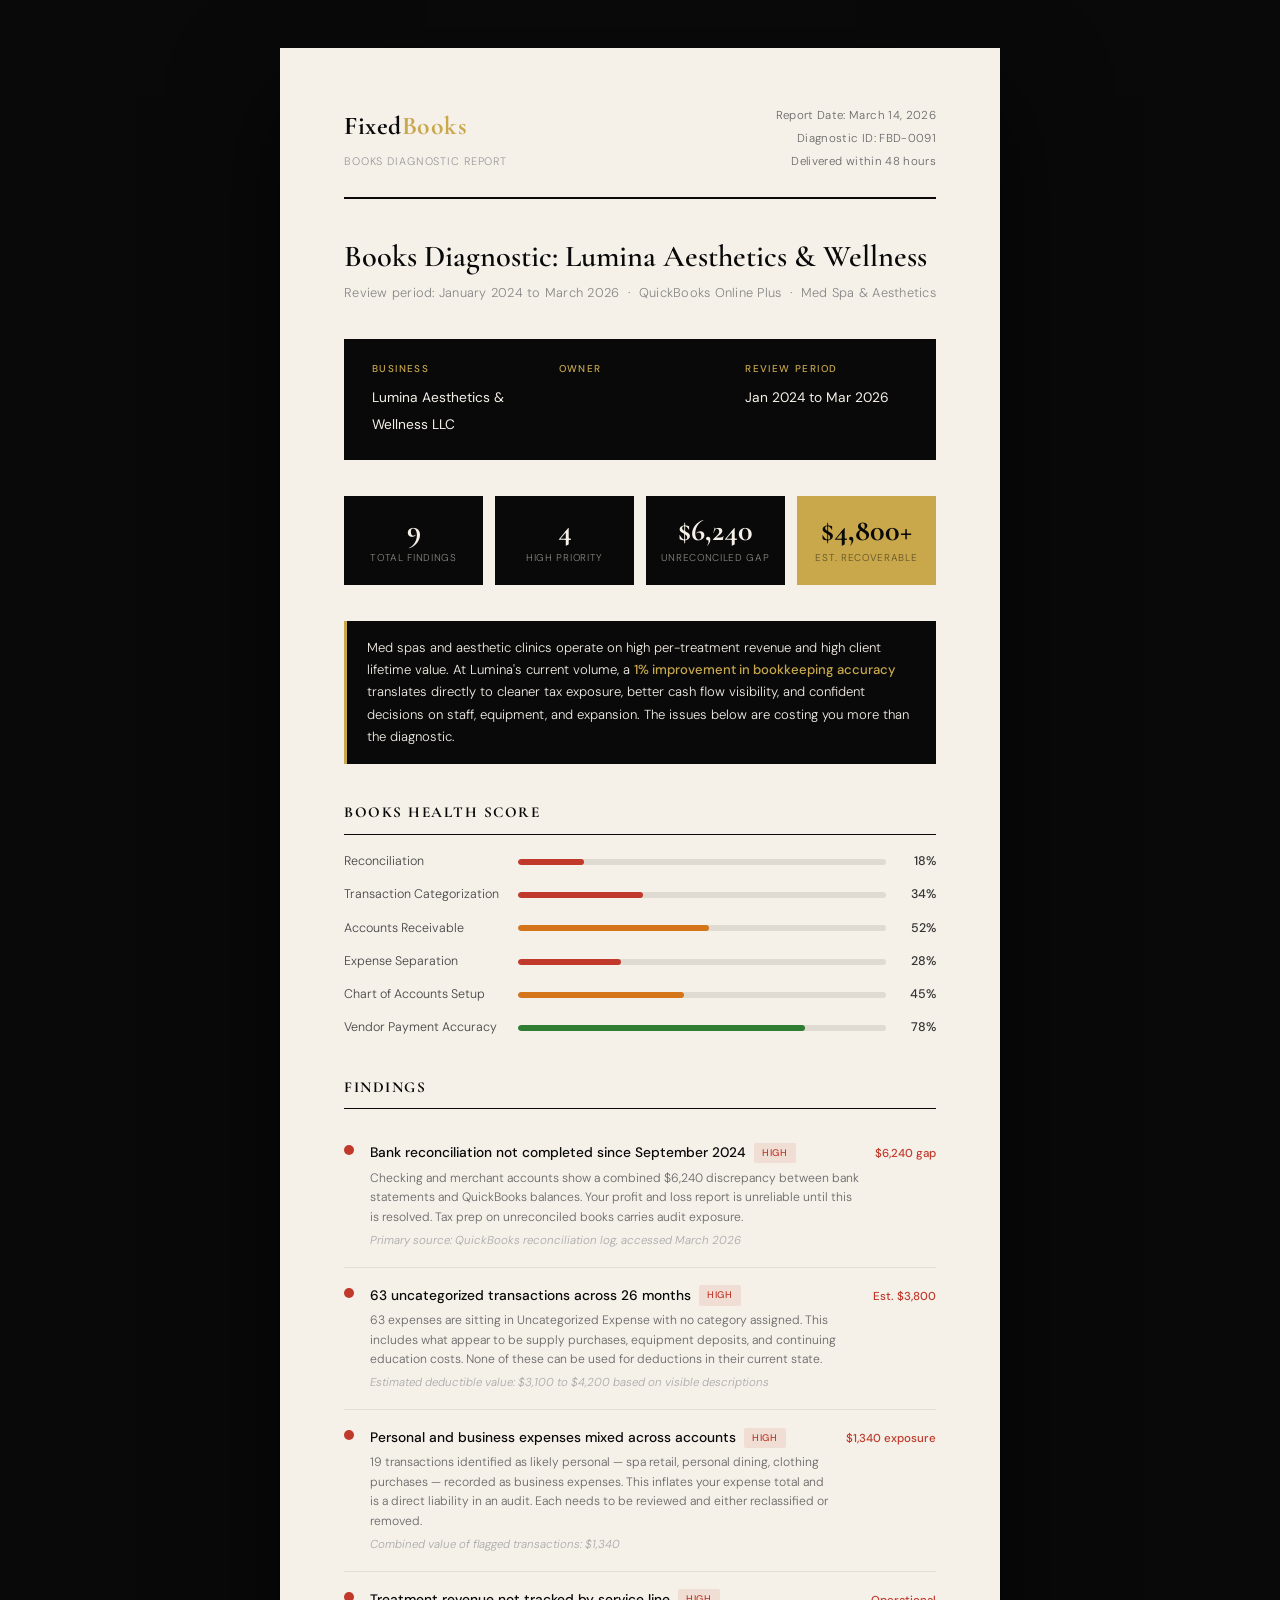
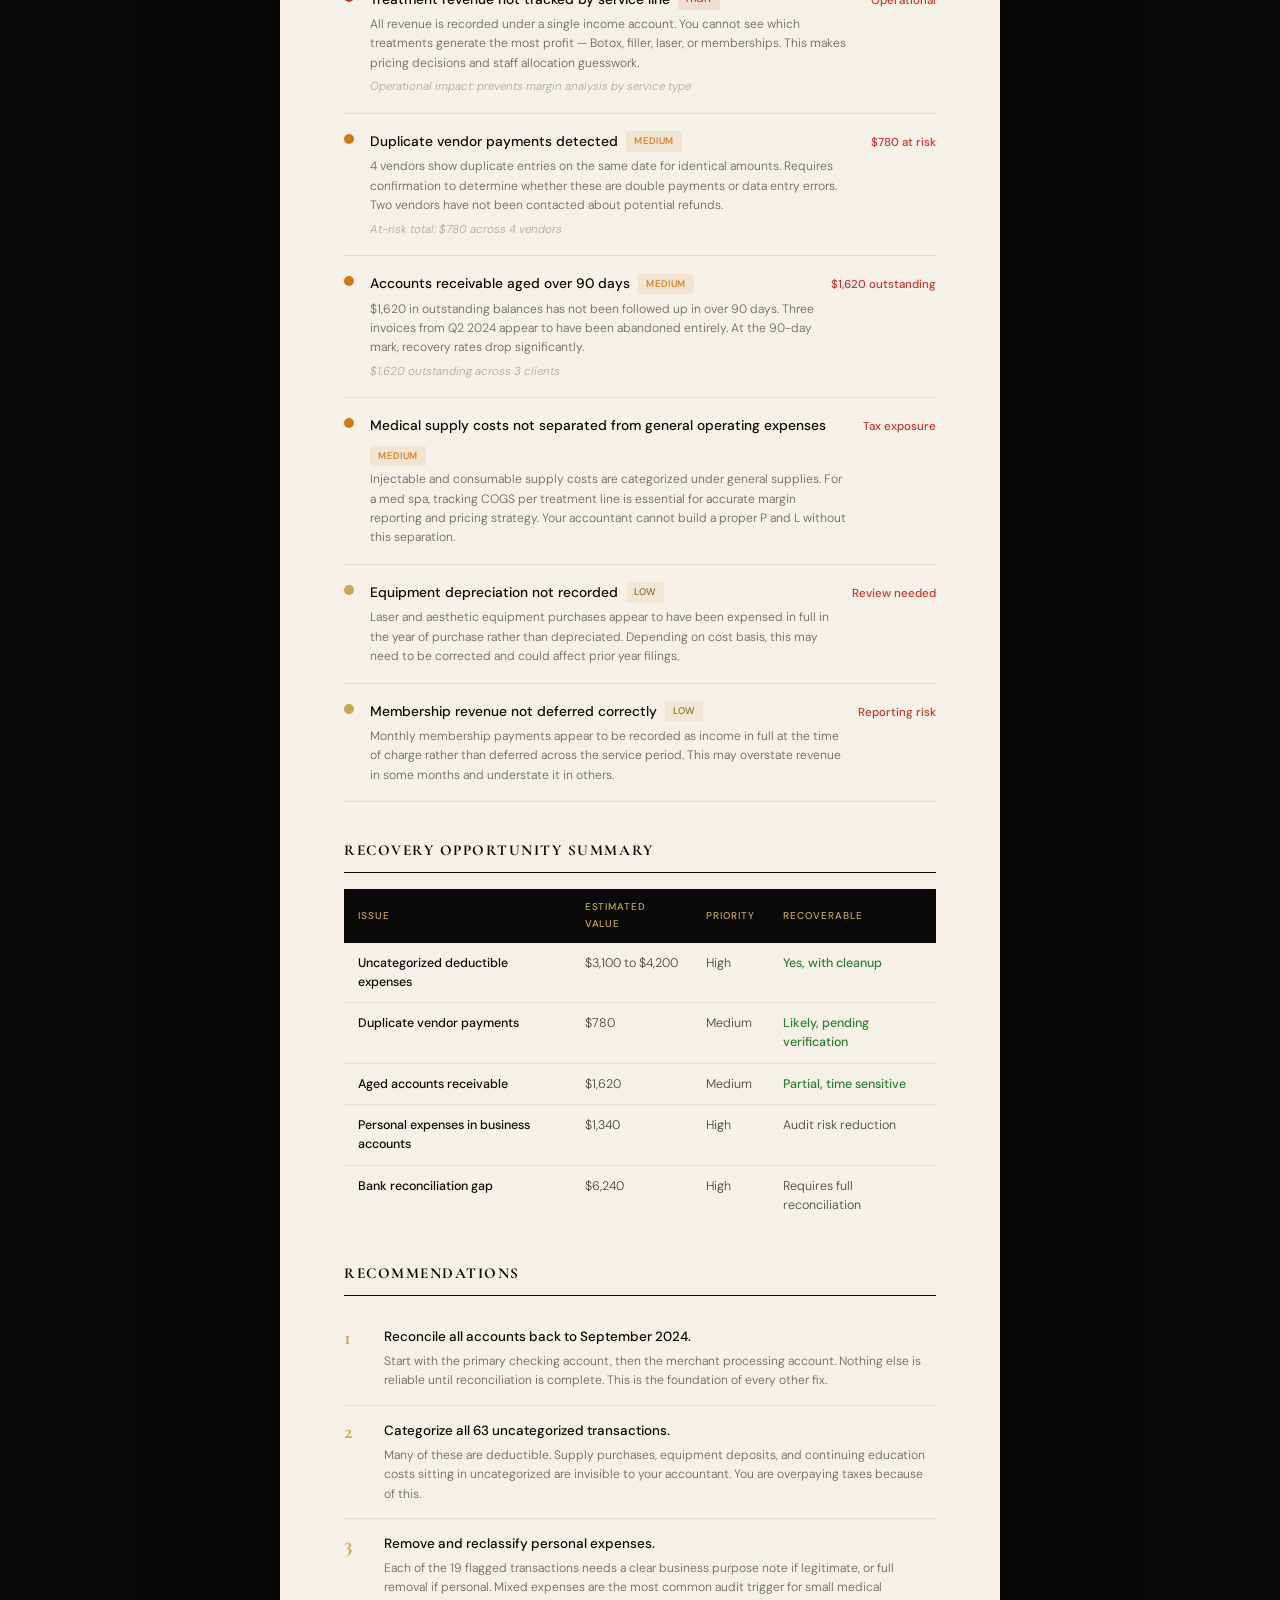
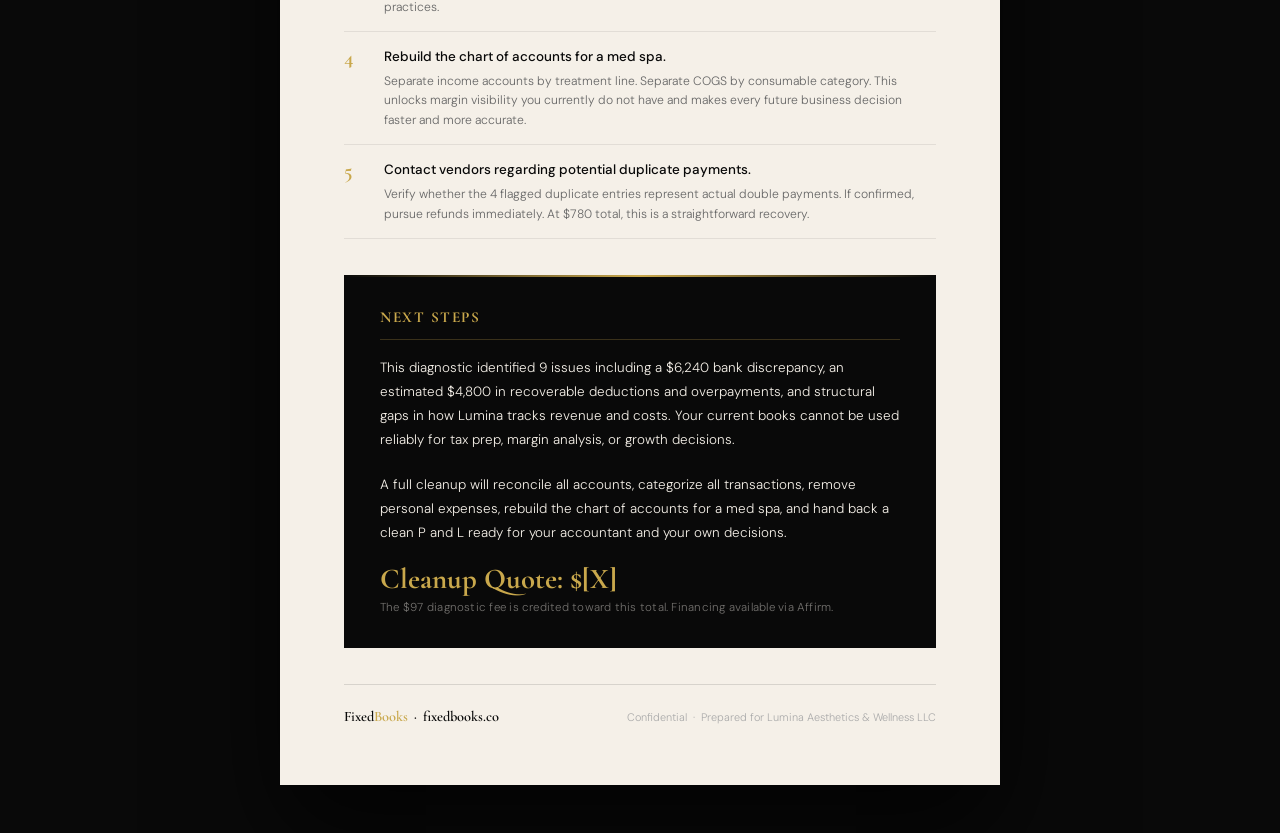
==== pages/demo.html @ bf7dbaf7 "fsjfiead" ====
<!DOCTYPE html>
<html lang="en">
<head>
  <meta charset="UTF-8" />
  <meta name="viewport" content="width=device-width, initial-scale=1.0" />
  <title>FixedBooks | Sample Diagnostic Report</title>
  <link rel="preconnect" href="https://fonts.googleapis.com">
  <link rel="preconnect" href="https://fonts.gstatic.com" crossorigin>
  <link href="https://fonts.googleapis.com/css2?family=Cormorant+Garamond:ital,wght@0,400;0,600;0,700;1,400&family=DM+Sans:wght@300;400;500&display=swap" rel="stylesheet">

  <style>

    /* ── TOKENS ───────────────────────────────────────────── */
    :root {
      --bg:          #090909;
      --bg-2:        #101010;
      --bg-3:        #161616;
      --border:      rgba(255,255,255,0.07);
      --gold:        #c9a84c;
      --gold-dim:    rgba(201,168,76,0.12);
      --gold-border: rgba(201,168,76,0.25);
      --text:        #e8e2d9;
      --muted:       #7a7570;
      --white:       #f5f0e8;
      --cream:       #f5f0e8;
      --red:         #c0392b;
      --orange:      #d4751a;
      --font-serif:  'Cormorant Garamond', serif;
      --font-sans:   'DM Sans', sans-serif;
    }

    *, *::before, *::after {
      box-sizing: border-box;
      margin: 0;
      padding: 0;
    }

    html { scroll-behavior: smooth; }

    body {
      background: var(--bg);
      font-family: var(--font-sans);
      font-weight: 300;
      font-size: 16px;
      line-height: 1.7;
      color: var(--text);
      -webkit-font-smoothing: antialiased;
      padding: 48px 20px;
    }

    /* ── REPORT WRAPPER ───────────────────────────────────── */
    .report {
      background: var(--cream);
      width: 100%;
      max-width: 720px;
      margin: 0 auto;
      padding: 56px 64px;
      position: relative;
      box-shadow: 0 48px 96px rgba(0,0,0,0.7);
    }

    /* ── HEADER ───────────────────────────────────────────── */
    .report-header {
      display: flex;
      justify-content: space-between;
      align-items: flex-start;
      margin-bottom: 40px;
      padding-bottom: 24px;
      border-bottom: 2px solid var(--bg);
    }

    .brand {
      font-family: var(--font-serif);
      font-size: 1.6rem;
      font-weight: 700;
      color: var(--bg);
      letter-spacing: 0.02em;
    }

    .brand span { color: var(--gold); }

    .report-meta {
      text-align: right;
      font-size: 0.72rem;
      color: #666;
      line-height: 2;
      letter-spacing: 0.03em;
    }

    /* ── TITLE ────────────────────────────────────────────── */
    .report-title {
      font-family: var(--font-serif);
      font-size: 1.9rem;
      font-weight: 600;
      color: var(--bg);
      margin-bottom: 6px;
      line-height: 1.2;
    }

    .report-subtitle {
      font-size: 0.8rem;
      color: #888;
      margin-bottom: 36px;
      letter-spacing: 0.02em;
    }

    /* ── CLIENT BOX ───────────────────────────────────────── */
    .client-box {
      background: var(--bg);
      padding: 22px 28px;
      margin-bottom: 36px;
      display: grid;
      grid-template-columns: 1fr 1fr 1fr;
      gap: 24px;
    }

    .client-field label {
      font-size: 0.62rem;
      font-weight: 500;
      letter-spacing: 0.14em;
      text-transform: uppercase;
      color: var(--gold);
      display: block;
      margin-bottom: 5px;
    }

    .client-field value {
      font-size: 0.86rem;
      color: var(--cream);
      font-weight: 400;
    }

    /* ── SECTION HEADER ───────────────────────────────────── */
    .section-header {
      font-family: var(--font-serif);
      font-size: 0.95rem;
      font-weight: 700;
      color: var(--bg);
      text-transform: uppercase;
      letter-spacing: 0.1em;
      margin-bottom: 16px;
      padding-bottom: 8px;
      border-bottom: 1px solid var(--bg);
    }

    /* ── SUMMARY GRID ─────────────────────────────────────── */
    .summary-grid {
      display: grid;
      grid-template-columns: repeat(4, 1fr);
      gap: 12px;
      margin-bottom: 36px;
    }

    .summary-box {
      background: var(--bg);
      padding: 20px 14px;
      text-align: center;
    }

    .summary-box.accent {
      background: var(--gold);
    }

    .summary-num {
      font-family: var(--font-serif);
      font-size: 1.9rem;
      font-weight: 700;
      color: var(--cream);
      line-height: 1;
      margin-bottom: 5px;
    }

    .summary-box.accent .summary-num {
      color: var(--bg);
    }

    .summary-label {
      font-size: 0.62rem;
      color: rgba(245,240,232,0.55);
      letter-spacing: 0.07em;
      text-transform: uppercase;
      line-height: 1.4;
    }

    .summary-box.accent .summary-label {
      color: rgba(9,9,9,0.55);
    }

    /* ── SCORE BAR ────────────────────────────────────────── */
    .score-section {
      margin-bottom: 36px;
    }

    .score-row {
      display: flex;
      align-items: center;
      gap: 14px;
      margin-bottom: 12px;
    }

    .score-label {
      font-size: 0.78rem;
      color: #444;
      width: 160px;
      flex-shrink: 0;
    }

    .score-bar-wrap {
      flex: 1;
      background: #e0dbd2;
      height: 6px;
      border-radius: 3px;
      overflow: hidden;
    }

    .score-bar-fill {
      height: 100%;
      border-radius: 3px;
    }

    .score-bar-fill.low    { background: var(--red); }
    .score-bar-fill.mid    { background: var(--orange); }
    .score-bar-fill.high   { background: #2e7d32; }

    .score-val {
      font-size: 0.78rem;
      font-weight: 500;
      color: #333;
      width: 36px;
      text-align: right;
      flex-shrink: 0;
    }

    /* ── BENCHMARK CALLOUT ────────────────────────────────── */
    .benchmark-callout {
      background: var(--bg);
      border-left: 3px solid var(--gold);
      padding: 16px 20px;
      margin-bottom: 36px;
    }

    .benchmark-callout p {
      font-size: 0.82rem;
      color: var(--cream);
      line-height: 1.7;
    }

    .benchmark-callout strong {
      color: var(--gold);
      font-weight: 500;
    }

    /* ── FINDINGS ─────────────────────────────────────────── */
    .findings {
      margin-bottom: 36px;
    }

    .finding-item {
      display: grid;
      grid-template-columns: 12px 1fr auto;
      gap: 14px;
      padding: 16px 0;
      border-bottom: 1px solid rgba(0,0,0,0.08);
      align-items: start;
    }

    .finding-item:first-child {
      border-top: 1px solid rgba(0,0,0,0.08);
    }

    .dot {
      width: 10px;
      height: 10px;
      border-radius: 50%;
      margin-top: 4px;
      flex-shrink: 0;
    }

    .dot.high   { background: var(--red); }
    .dot.medium { background: var(--orange); }
    .dot.low    { background: var(--gold); }

    .finding-title {
      font-size: 0.86rem;
      font-weight: 500;
      color: var(--bg);
      margin-bottom: 4px;
      display: flex;
      align-items: center;
      gap: 8px;
      flex-wrap: wrap;
    }

    .finding-desc {
      font-size: 0.76rem;
      color: #666;
      line-height: 1.6;
    }

    .finding-data {
      font-size: 0.72rem;
      color: #aaa;
      font-style: italic;
      margin-top: 4px;
    }

    .finding-impact {
      font-size: 0.72rem;
      font-weight: 500;
      color: var(--red);
      white-space: nowrap;
      padding-top: 3px;
    }

    .badge {
      display: inline-block;
      padding: 2px 8px;
      font-size: 0.6rem;
      font-weight: 500;
      letter-spacing: 0.07em;
      text-transform: uppercase;
      border-radius: 2px;
    }

    .badge.high   { background: rgba(192,57,43,0.1); color: var(--red); }
    .badge.medium { background: rgba(212,117,26,0.1); color: var(--orange); }
    .badge.low    { background: rgba(201,168,76,0.12); color: #8a6f2a; }

    /* ── OPPORTUNITY TABLE ────────────────────────────────── */
    .opp-table {
      width: 100%;
      border-collapse: collapse;
      margin-bottom: 36px;
      font-size: 0.78rem;
    }

    .opp-table th {
      background: var(--bg);
      color: var(--gold);
      font-size: 0.62rem;
      font-weight: 500;
      letter-spacing: 0.1em;
      text-transform: uppercase;
      padding: 10px 14px;
      text-align: left;
    }

    .opp-table td {
      padding: 11px 14px;
      border-bottom: 1px solid rgba(0,0,0,0.07);
      color: #444;
      vertical-align: top;
      line-height: 1.5;
    }

    .opp-table tr:last-child td {
      border-bottom: none;
    }

    .opp-table td:first-child {
      color: var(--bg);
      font-weight: 500;
    }

    .opp-table td.lift {
      color: #2e7d32;
      font-weight: 500;
    }

    /* ── RECOMMENDATIONS ──────────────────────────────────── */
    .recommendations {
      margin-bottom: 36px;
    }

    .rec-item {
      display: flex;
      gap: 16px;
      padding: 14px 0;
      border-bottom: 1px solid rgba(0,0,0,0.08);
      align-items: flex-start;
    }

    .rec-num {
      font-family: var(--font-serif);
      font-size: 1.3rem;
      font-weight: 700;
      color: var(--gold);
      flex-shrink: 0;
      line-height: 1.2;
      min-width: 24px;
    }

    .rec-body {}

    .rec-title {
      font-size: 0.84rem;
      font-weight: 500;
      color: var(--bg);
      margin-bottom: 3px;
    }

    .rec-text {
      font-size: 0.76rem;
      color: #666;
      line-height: 1.6;
    }

    .rec-source {
      font-size: 0.68rem;
      color: #aaa;
      font-style: italic;
      margin-top: 4px;
    }

    /* ── NEXT STEPS ───────────────────────────────────────── */
    .next-steps {
      background: var(--bg);
      padding: 30px 36px;
      margin-bottom: 36px;
      position: relative;
      overflow: hidden;
    }

    .next-steps::before {
      content: '';
      position: absolute;
      top: 0; left: 0; right: 0;
      height: 2px;
      background: linear-gradient(90deg, transparent, var(--gold), transparent);
    }

    .next-steps .section-header {
      color: var(--gold);
      border-bottom-color: rgba(201,168,76,0.25);
    }

    .next-steps p {
      font-size: 0.84rem;
      color: var(--cream);
      line-height: 1.8;
      margin-bottom: 20px;
    }

    .next-steps-price {
      font-family: var(--font-serif);
      font-size: 1.8rem;
      font-weight: 700;
      color: var(--gold);
      line-height: 1;
      margin-bottom: 4px;
    }

    .next-steps-note {
      font-size: 0.72rem;
      color: rgba(245,240,232,0.45);
      letter-spacing: 0.02em;
    }

    /* ── FOOTER ───────────────────────────────────────────── */
    .report-footer {
      display: flex;
      justify-content: space-between;
      align-items: center;
      padding-top: 20px;
      border-top: 1px solid rgba(0,0,0,0.12);
    }

    .footer-brand {
      font-family: var(--font-serif);
      font-size: 0.9rem;
      font-weight: 600;
      color: var(--bg);
    }

    .footer-brand span { color: var(--gold); }

    .footer-note {
      font-size: 0.68rem;
      color: #aaa;
    }

    /* ── REDACTED ─────────────────────────────────────────── */
    .redacted {
      background: var(--bg);
      color: transparent;
      border-radius: 2px;
      user-select: none;
    }

    /* ── MOBILE ───────────────────────────────────────────── */
    @media (max-width: 760px) {
      body { padding: 0; }

      .report {
        padding: 36px 24px;
        box-shadow: none;
      }

      .report-header {
        flex-direction: column;
        gap: 12px;
      }

      .report-meta { text-align: left; }

      .client-box {
        grid-template-columns: 1fr 1fr;
        gap: 16px;
      }

      .summary-grid {
        grid-template-columns: 1fr 1fr;
        gap: 8px;
      }

      .score-label { width: 120px; }

      .opp-table { font-size: 0.72rem; }
      .opp-table th,
      .opp-table td { padding: 8px 10px; }

      .next-steps { padding: 24px 20px; }
    }

    @media (max-width: 480px) {
      .client-box { grid-template-columns: 1fr; }
      .finding-item { grid-template-columns: 12px 1fr; }
      .finding-impact { display: none; }
    }

  </style>
</head>
<body>
<div class="report">

  <!-- HEADER -->
  <div class="report-header">
    <div>
      <div class="brand">Fixed<span>Books</span></div>
      <div style="font-size:0.68rem; color:#999; margin-top:4px; letter-spacing:0.08em; text-transform:uppercase;">
        Books Diagnostic Report
      </div>
    </div>
    <div class="report-meta">
      <div>Report Date: March 14, 2026</div>
      <div>Diagnostic ID: FBD-0091</div>
      <div>Delivered within 48 hours</div>
    </div>
  </div>

  <!-- TITLE -->
  <div class="report-title">Books Diagnostic: Lumina Aesthetics &amp; Wellness</div>
  <div class="report-subtitle">
    Review period: January 2024 to March 2026 &nbsp;·&nbsp; QuickBooks Online Plus &nbsp;·&nbsp; Med Spa &amp; Aesthetics
  </div>

  <!-- CLIENT BOX -->
  <div class="client-box">
    <div class="client-field">
      <label>Business</label>
      <value>Lumina Aesthetics &amp; Wellness LLC</value>
    </div>
    <div class="client-field">
      <label>Owner</label>
      <value><span class="redacted">Dr. Sarah ████████</span></value>
    </div>
    <div class="client-field">
      <label>Review Period</label>
      <value>Jan 2024 to Mar 2026</value>
    </div>
  </div>

  <!-- SUMMARY GRID -->
  <div class="summary-grid">
    <div class="summary-box">
      <div class="summary-num">9</div>
      <div class="summary-label">Total Findings</div>
    </div>
    <div class="summary-box">
      <div class="summary-num">4</div>
      <div class="summary-label">High Priority</div>
    </div>
    <div class="summary-box">
      <div class="summary-num">$6,240</div>
      <div class="summary-label">Unreconciled Gap</div>
    </div>
    <div class="summary-box accent">
      <div class="summary-num">$4,800+</div>
      <div class="summary-label">Est. Recoverable</div>
    </div>
  </div>

  <!-- BENCHMARK CALLOUT -->
  <div class="benchmark-callout">
    <p>
      Med spas and aesthetic clinics operate on high per-treatment revenue and high client lifetime value.
      At Lumina's current volume, a <strong>1% improvement in bookkeeping accuracy</strong> translates
      directly to cleaner tax exposure, better cash flow visibility, and confident decisions on staff,
      equipment, and expansion. The issues below are costing you more than the diagnostic.
    </p>
  </div>

  <!-- HEALTH SCORES -->
  <div class="score-section">
    <div class="section-header">Books Health Score</div>

    <div class="score-row">
      <span class="score-label">Reconciliation</span>
      <div class="score-bar-wrap">
        <div class="score-bar-fill low" style="width:18%"></div>
      </div>
      <span class="score-val">18%</span>
    </div>

    <div class="score-row">
      <span class="score-label">Transaction Categorization</span>
      <div class="score-bar-wrap">
        <div class="score-bar-fill low" style="width:34%"></div>
      </div>
      <span class="score-val">34%</span>
    </div>

    <div class="score-row">
      <span class="score-label">Accounts Receivable</span>
      <div class="score-bar-wrap">
        <div class="score-bar-fill mid" style="width:52%"></div>
      </div>
      <span class="score-val">52%</span>
    </div>

    <div class="score-row">
      <span class="score-label">Expense Separation</span>
      <div class="score-bar-wrap">
        <div class="score-bar-fill low" style="width:28%"></div>
      </div>
      <span class="score-val">28%</span>
    </div>

    <div class="score-row">
      <span class="score-label">Chart of Accounts Setup</span>
      <div class="score-bar-wrap">
        <div class="score-bar-fill mid" style="width:45%"></div>
      </div>
      <span class="score-val">45%</span>
    </div>

    <div class="score-row">
      <span class="score-label">Vendor Payment Accuracy</span>
      <div class="score-bar-wrap">
        <div class="score-bar-fill high" style="width:78%"></div>
      </div>
      <span class="score-val">78%</span>
    </div>

  </div>

  <!-- FINDINGS -->
  <div class="findings">
    <div class="section-header">Findings</div>

    <div class="finding-item">
      <div class="dot high"></div>
      <div>
        <div class="finding-title">
          Bank reconciliation not completed since September 2024
          <span class="badge high">High</span>
        </div>
        <div class="finding-desc">
          Checking and merchant accounts show a combined $6,240 discrepancy between
          bank statements and QuickBooks balances. Your profit and loss report is
          unreliable until this is resolved. Tax prep on unreconciled books carries
          audit exposure.
        </div>
        <div class="finding-data">Primary source: QuickBooks reconciliation log, accessed March 2026</div>
      </div>
      <div class="finding-impact">$6,240 gap</div>
    </div>

    <div class="finding-item">
      <div class="dot high"></div>
      <div>
        <div class="finding-title">
          63 uncategorized transactions across 26 months
          <span class="badge high">High</span>
        </div>
        <div class="finding-desc">
          63 expenses are sitting in Uncategorized Expense with no category assigned.
          This includes what appear to be supply purchases, equipment deposits, and
          continuing education costs. None of these can be used for deductions in
          their current state.
        </div>
        <div class="finding-data">Estimated deductible value: $3,100 to $4,200 based on visible descriptions</div>
      </div>
      <div class="finding-impact">Est. $3,800</div>
    </div>

    <div class="finding-item">
      <div class="dot high"></div>
      <div>
        <div class="finding-title">
          Personal and business expenses mixed across accounts
          <span class="badge high">High</span>
        </div>
        <div class="finding-desc">
          19 transactions identified as likely personal — spa retail, personal dining,
          clothing purchases — recorded as business expenses. This inflates your expense
          total and is a direct liability in an audit. Each needs to be reviewed and
          either reclassified or removed.
        </div>
        <div class="finding-data">Combined value of flagged transactions: $1,340</div>
      </div>
      <div class="finding-impact">$1,340 exposure</div>
    </div>

    <div class="finding-item">
      <div class="dot high"></div>
      <div>
        <div class="finding-title">
          Treatment revenue not tracked by service line
          <span class="badge high">High</span>
        </div>
        <div class="finding-desc">
          All revenue is recorded under a single income account. You cannot see which
          treatments generate the most profit — Botox, filler, laser, or memberships.
          This makes pricing decisions and staff allocation guesswork.
        </div>
        <div class="finding-data">Operational impact: prevents margin analysis by service type</div>
      </div>
      <div class="finding-impact">Operational</div>
    </div>

    <div class="finding-item">
      <div class="dot medium"></div>
      <div>
        <div class="finding-title">
          Duplicate vendor payments detected
          <span class="badge medium">Medium</span>
        </div>
        <div class="finding-desc">
          4 vendors show duplicate entries on the same date for identical amounts.
          Requires confirmation to determine whether these are double payments or
          data entry errors. Two vendors have not been contacted about potential refunds.
        </div>
        <div class="finding-data">At-risk total: $780 across 4 vendors</div>
      </div>
      <div class="finding-impact">$780 at risk</div>
    </div>

    <div class="finding-item">
      <div class="dot medium"></div>
      <div>
        <div class="finding-title">
          Accounts receivable aged over 90 days
          <span class="badge medium">Medium</span>
        </div>
        <div class="finding-desc">
          $1,620 in outstanding balances has not been followed up in over 90 days.
          Three invoices from Q2 2024 appear to have been abandoned entirely.
          At the 90-day mark, recovery rates drop significantly.
        </div>
        <div class="finding-data">$1,620 outstanding across 3 clients</div>
      </div>
      <div class="finding-impact">$1,620 outstanding</div>
    </div>

    <div class="finding-item">
      <div class="dot medium"></div>
      <div>
        <div class="finding-title">
          Medical supply costs not separated from general operating expenses
          <span class="badge medium">Medium</span>
        </div>
        <div class="finding-desc">
          Injectable and consumable supply costs are categorized under general supplies.
          For a med spa, tracking COGS per treatment line is essential for accurate
          margin reporting and pricing strategy. Your accountant cannot build a proper
          P and L without this separation.
        </div>
      </div>
      <div class="finding-impact">Tax exposure</div>
    </div>

    <div class="finding-item">
      <div class="dot low"></div>
      <div>
        <div class="finding-title">
          Equipment depreciation not recorded
          <span class="badge low">Low</span>
        </div>
        <div class="finding-desc">
          Laser and aesthetic equipment purchases appear to have been expensed in full
          in the year of purchase rather than depreciated. Depending on cost basis,
          this may need to be corrected and could affect prior year filings.
        </div>
      </div>
      <div class="finding-impact">Review needed</div>
    </div>

    <div class="finding-item">
      <div class="dot low"></div>
      <div>
        <div class="finding-title">
          Membership revenue not deferred correctly
          <span class="badge low">Low</span>
        </div>
        <div class="finding-desc">
          Monthly membership payments appear to be recorded as income in full at
          the time of charge rather than deferred across the service period.
          This may overstate revenue in some months and understate it in others.
        </div>
      </div>
      <div class="finding-impact">Reporting risk</div>
    </div>

  </div>

  <!-- OPPORTUNITY TABLE -->
  <div style="margin-bottom:36px;">
    <div class="section-header">Recovery Opportunity Summary</div>
    <table class="opp-table">
      <thead>
        <tr>
          <th>Issue</th>
          <th>Estimated Value</th>
          <th>Priority</th>
          <th>Recoverable</th>
        </tr>
      </thead>
      <tbody>
        <tr>
          <td>Uncategorized deductible expenses</td>
          <td>$3,100 to $4,200</td>
          <td>High</td>
          <td class="lift">Yes, with cleanup</td>
        </tr>
        <tr>
          <td>Duplicate vendor payments</td>
          <td>$780</td>
          <td>Medium</td>
          <td class="lift">Likely, pending verification</td>
        </tr>
        <tr>
          <td>Aged accounts receivable</td>
          <td>$1,620</td>
          <td>Medium</td>
          <td class="lift">Partial, time sensitive</td>
        </tr>
        <tr>
          <td>Personal expenses in business accounts</td>
          <td>$1,340</td>
          <td>High</td>
          <td>Audit risk reduction</td>
        </tr>
        <tr>
          <td>Bank reconciliation gap</td>
          <td>$6,240</td>
          <td>High</td>
          <td>Requires full reconciliation</td>
        </tr>
      </tbody>
    </table>
  </div>

  <!-- RECOMMENDATIONS -->
  <div class="recommendations">
    <div class="section-header">Recommendations</div>

    <div class="rec-item">
      <div class="rec-num">1</div>
      <div class="rec-body">
        <div class="rec-title">Reconcile all accounts back to September 2024.</div>
        <div class="rec-text">
          Start with the primary checking account, then the merchant processing account.
          Nothing else is reliable until reconciliation is complete. This is the
          foundation of every other fix.
        </div>
      </div>
    </div>

    <div class="rec-item">
      <div class="rec-num">2</div>
      <div class="rec-body">
        <div class="rec-title">Categorize all 63 uncategorized transactions.</div>
        <div class="rec-text">
          Many of these are deductible. Supply purchases, equipment deposits, and
          continuing education costs sitting in uncategorized are invisible to your
          accountant. You are overpaying taxes because of this.
        </div>
      </div>
    </div>

    <div class="rec-item">
      <div class="rec-num">3</div>
      <div class="rec-body">
        <div class="rec-title">Remove and reclassify personal expenses.</div>
        <div class="rec-text">
          Each of the 19 flagged transactions needs a clear business purpose note
          if legitimate, or full removal if personal. Mixed expenses are the most
          common audit trigger for small medical practices.
        </div>
      </div>
    </div>

    <div class="rec-item">
      <div class="rec-num">4</div>
      <div class="rec-body">
        <div class="rec-title">Rebuild the chart of accounts for a med spa.</div>
        <div class="rec-text">
          Separate income accounts by treatment line. Separate COGS by consumable
          category. This unlocks margin visibility you currently do not have and
          makes every future business decision faster and more accurate.
        </div>
      </div>
    </div>

    <div class="rec-item">
      <div class="rec-num">5</div>
      <div class="rec-body">
        <div class="rec-title">Contact vendors regarding potential duplicate payments.</div>
        <div class="rec-text">
          Verify whether the 4 flagged duplicate entries represent actual double
          payments. If confirmed, pursue refunds immediately. At $780 total, this
          is a straightforward recovery.
        </div>
      </div>
    </div>

  </div>

  <!-- NEXT STEPS -->
  <div class="next-steps">
    <div class="section-header">Next Steps</div>
    <p>
      This diagnostic identified 9 issues including a $6,240 bank discrepancy, an estimated
      $4,800 in recoverable deductions and overpayments, and structural gaps in how Lumina
      tracks revenue and costs. Your current books cannot be used reliably for tax prep,
      margin analysis, or growth decisions.
    </p>
    <p>
      A full cleanup will reconcile all accounts, categorize all transactions, remove
      personal expenses, rebuild the chart of accounts for a med spa, and hand back
      a clean P and L ready for your accountant and your own decisions.
    </p>
    <div class="next-steps-price">Cleanup Quote: $[X]</div>
    <div class="next-steps-note">
      The $97 diagnostic fee is credited toward this total. Financing available via Affirm.
    </div>
  </div>

  <!-- FOOTER -->
  <div class="report-footer">
    <div class="footer-brand">Fixed<span>Books</span> &nbsp;·&nbsp; fixedbooks.co</div>
    <div class="footer-note">Confidential &nbsp;·&nbsp; Prepared for Lumina Aesthetics &amp; Wellness LLC</div>
  </div>

</div>
</body>
</html>
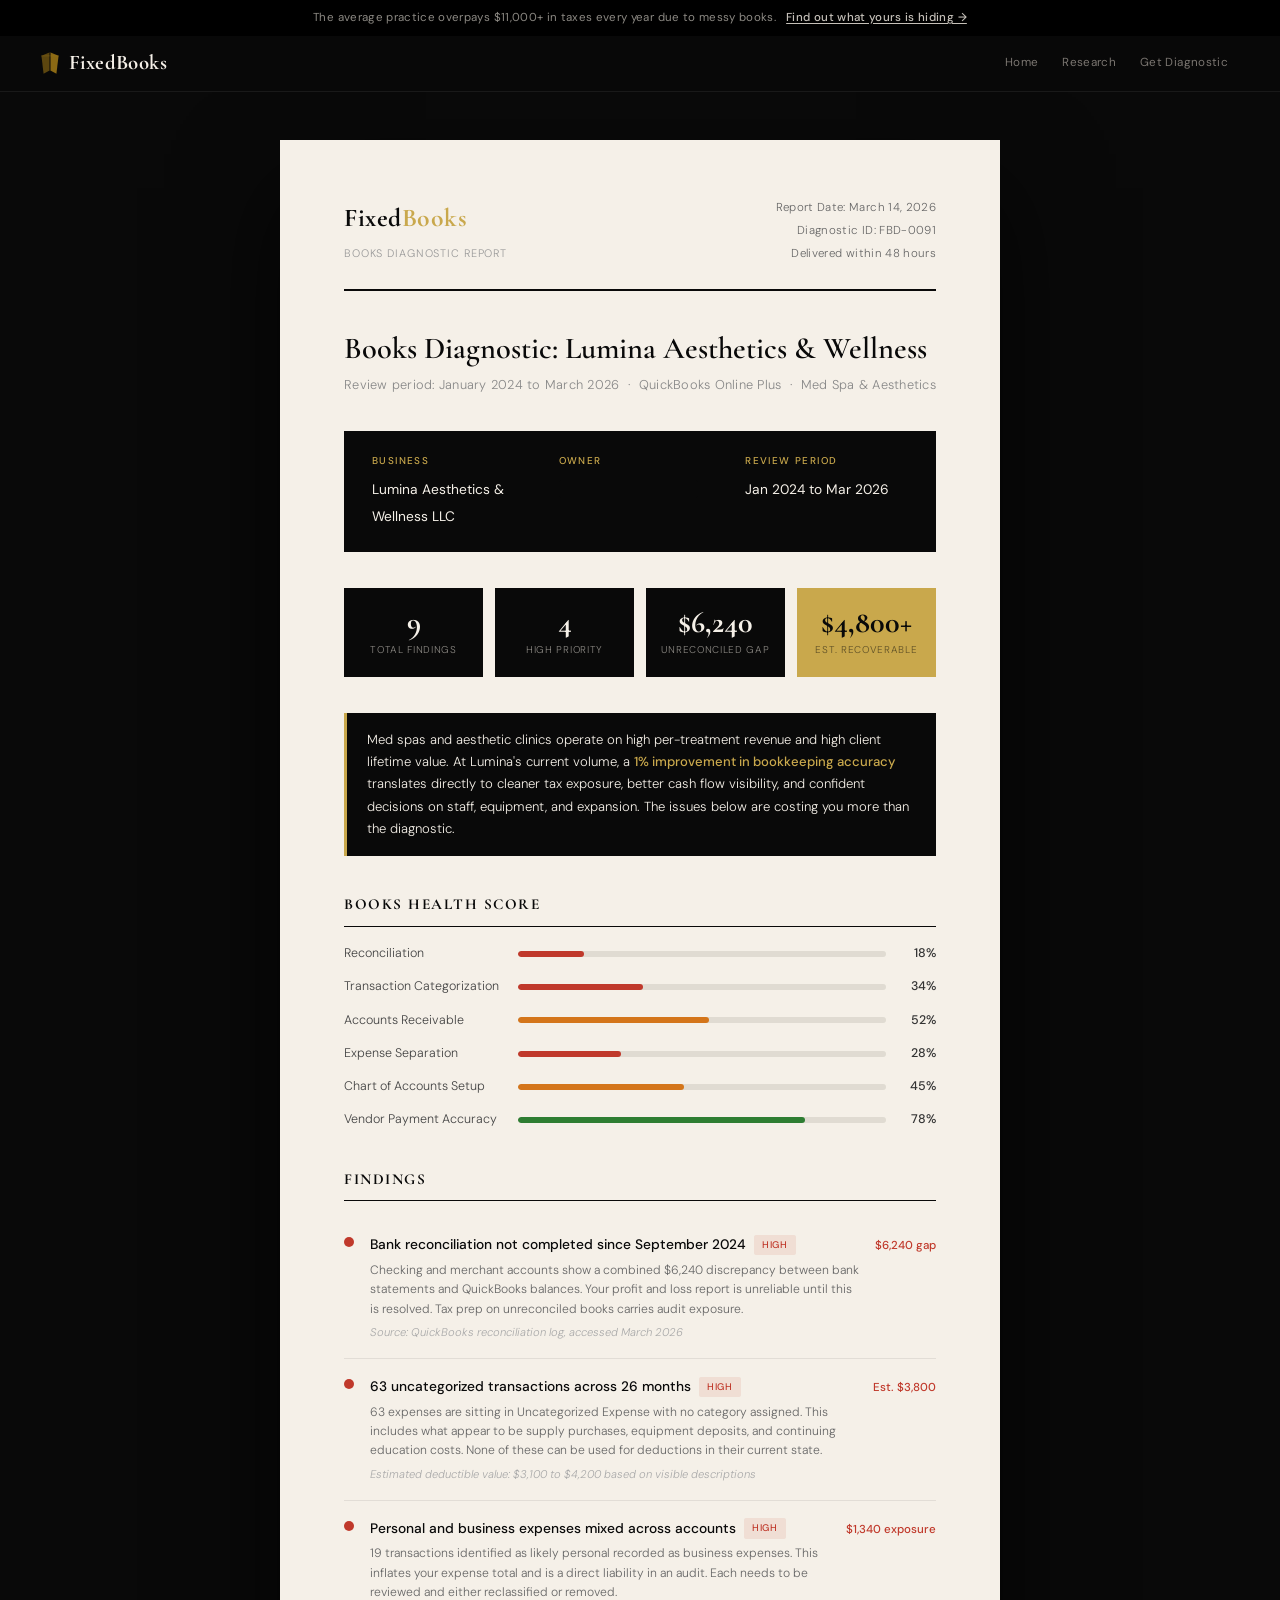
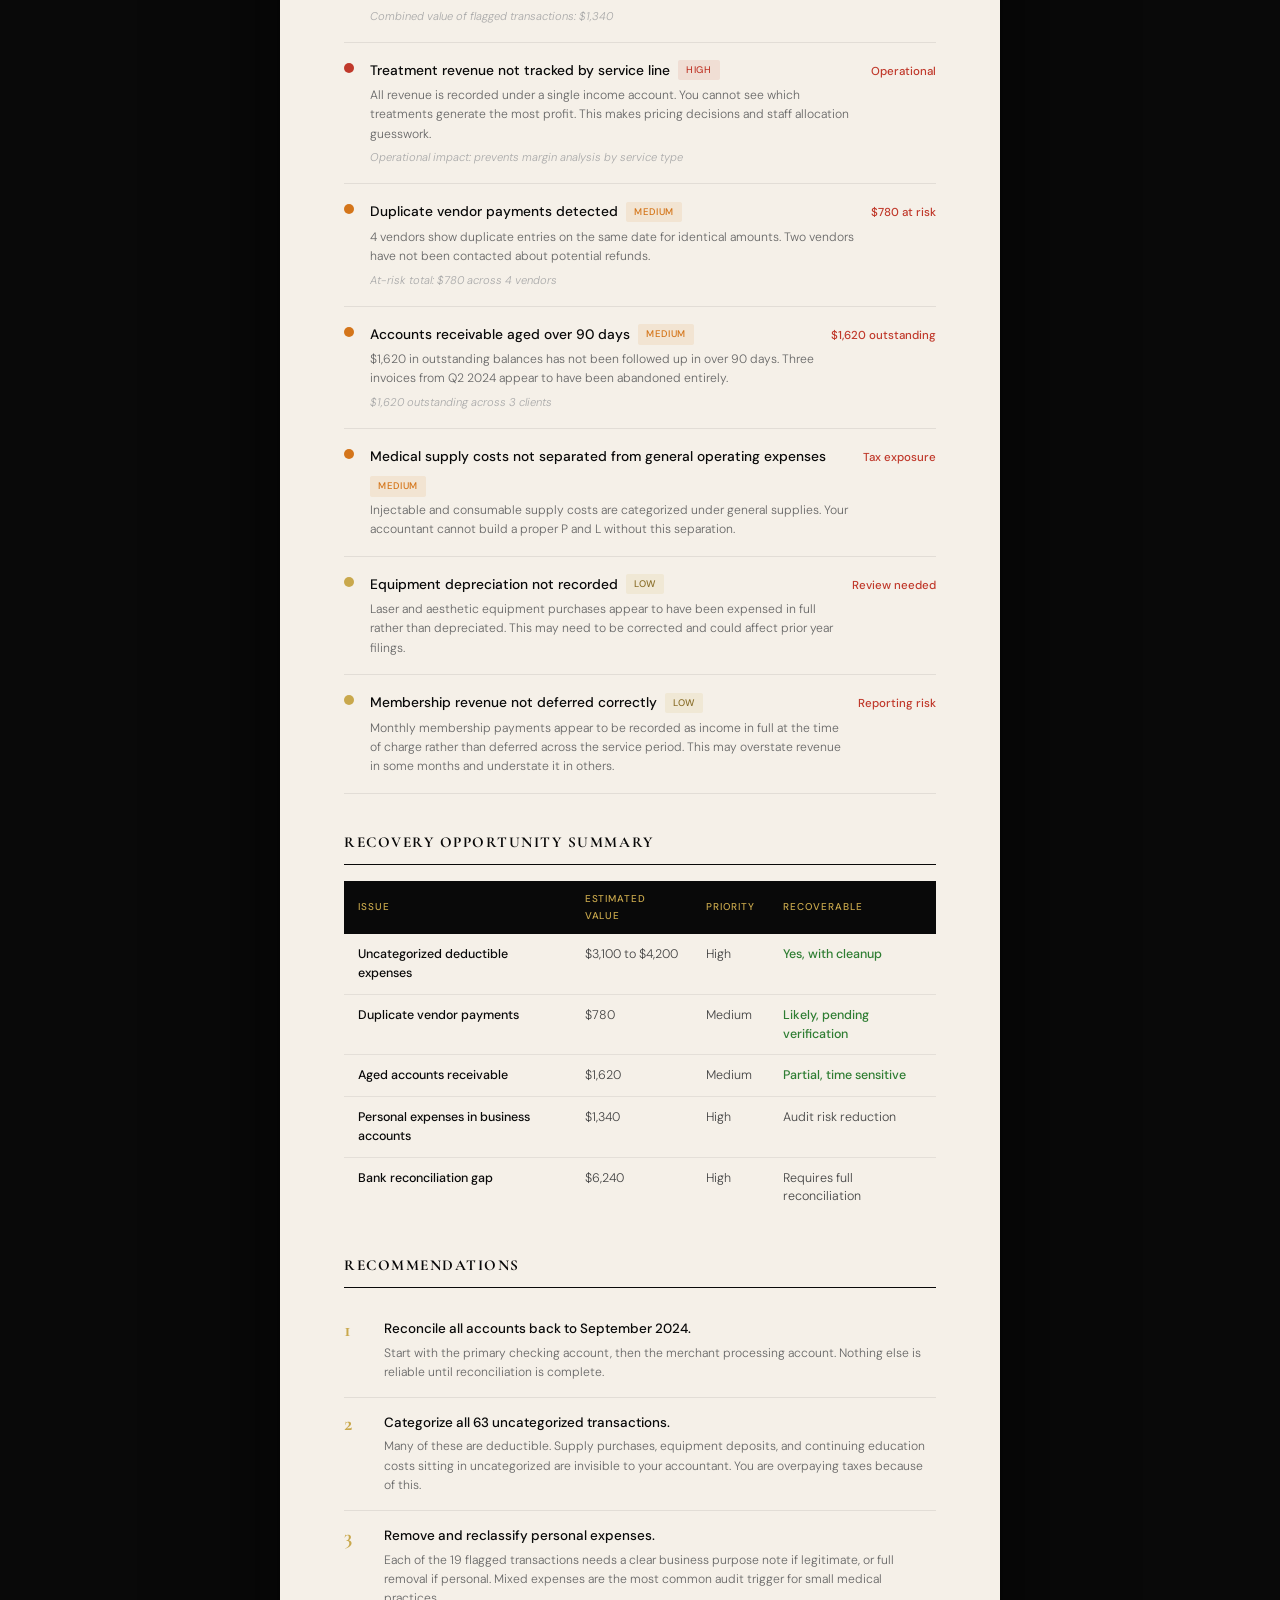
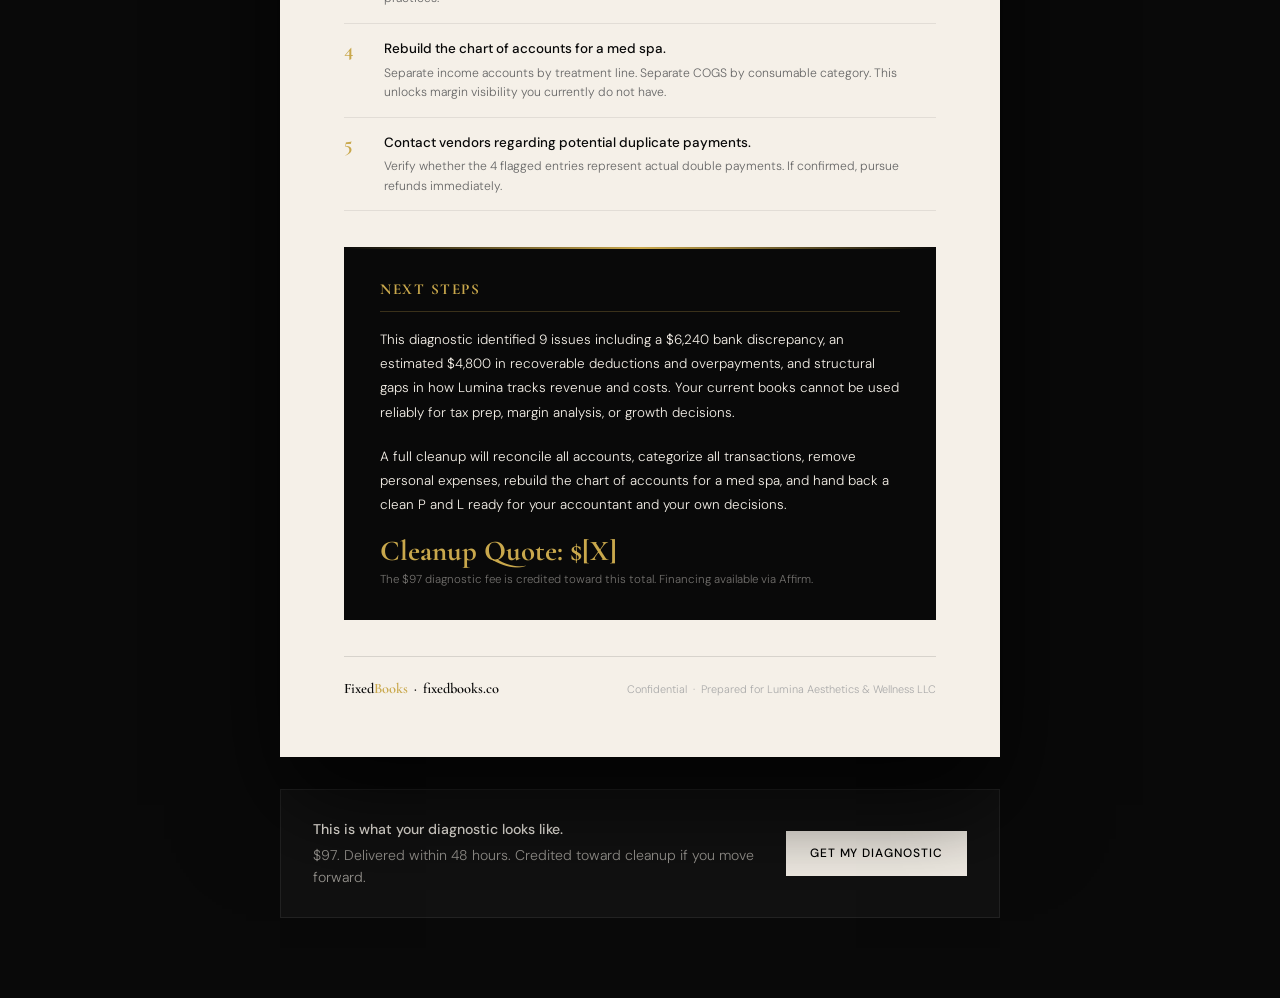
==== commit 7b443878: "sdfe" ====
--- a/pages/demo.html
+++ b/pages/demo.html
@@ -4,13 +4,15 @@
   <meta charset="UTF-8" />
   <meta name="viewport" content="width=device-width, initial-scale=1.0" />
   <title>FixedBooks | Sample Diagnostic Report</title>
+  <link rel="icon" type="image/svg+xml" href="../assets/icons/favicon.svg">
   <link rel="preconnect" href="https://fonts.googleapis.com">
   <link rel="preconnect" href="https://fonts.gstatic.com" crossorigin>
-  <link href="https://fonts.googleapis.com/css2?family=Cormorant+Garamond:ital,wght@0,400;0,600;0,700;1,400&family=DM+Sans:wght@300;400;500&display=swap" rel="stylesheet">
+  <link href="https://fonts.googleapis.com/css2?family=Cormorant+Garamond:ital,wght@0,400;0,600;0,700;1,400;1,600&family=DM+Sans:wght@300;400;500&display=swap" rel="stylesheet">
 
   <style>
 
-    /* ── TOKENS ───────────────────────────────────────────── */
+    *, *::before, *::after { box-sizing: border-box; margin: 0; padding: 0; }
+
     :root {
       --bg:          #090909;
       --bg-2:        #101010;
@@ -21,18 +23,11 @@
       --gold-border: rgba(201,168,76,0.25);
       --text:        #e8e2d9;
       --muted:       #7a7570;
-      --white:       #f5f0e8;
       --cream:       #f5f0e8;
       --red:         #c0392b;
       --orange:      #d4751a;
       --font-serif:  'Cormorant Garamond', serif;
       --font-sans:   'DM Sans', sans-serif;
-    }
-
-    *, *::before, *::after {
-      box-sizing: border-box;
-      margin: 0;
-      padding: 0;
     }
 
     html { scroll-behavior: smooth; }
@@ -45,10 +40,110 @@
       line-height: 1.7;
       color: var(--text);
       -webkit-font-smoothing: antialiased;
-      padding: 48px 20px;
-    }
-
-    /* ── REPORT WRAPPER ───────────────────────────────────── */
+    }
+
+    a { color: inherit; text-decoration: none; }
+
+    /* ── FIXED HEADER ────────────────────────────────────── */
+    #header-stack {
+      position: fixed;
+      top: 0; left: 0;
+      width: 100%;
+      z-index: 200;
+    }
+
+    /* ── ANNOUNCEMENT BAR ────────────────────────────────── */
+    #announcementBar {
+      width: 100%;
+      background: #000;
+      padding: 8px 32px;
+      display: flex;
+      align-items: center;
+      justify-content: center;
+    }
+
+    .bar__text {
+      font-size: 0.72rem;
+      font-weight: 400;
+      color: rgba(232,226,217,0.6);
+      text-align: center;
+      letter-spacing: 0.03em;
+    }
+
+    .bar__text a {
+      color: rgba(232,226,217,0.85);
+      text-decoration: underline;
+      font-weight: 500;
+      text-underline-offset: 2px;
+      transition: color 0.15s;
+    }
+
+    .bar__text a:hover { color: #fff; }
+
+    /* ── NAV ─────────────────────────────────────────────── */
+    #nav {
+      width: 100%;
+      background: rgba(9,9,9,0.96);
+      border-bottom: 1px solid var(--border);
+      backdrop-filter: blur(16px);
+      -webkit-backdrop-filter: blur(16px);
+      padding: 0 40px;
+      display: flex;
+      align-items: center;
+      justify-content: space-between;
+      height: 56px;
+      transition: box-shadow 0.3s ease;
+    }
+
+    #nav.scrolled {
+      box-shadow: 0 1px 20px rgba(0,0,0,0.4);
+    }
+
+    .nav__logo {
+      display: flex;
+      align-items: center;
+      gap: 9px;
+      text-decoration: none;
+      flex-shrink: 0;
+    }
+
+    .nav__wordmark {
+      font-family: var(--font-serif);
+      font-size: 1.3rem;
+      font-weight: 700;
+      color: var(--cream);
+      letter-spacing: 0.02em;
+    }
+
+    .nav__links {
+      display: flex;
+      align-items: center;
+      gap: 0;
+    }
+
+    .nav__link {
+      font-family: var(--font-sans);
+      font-size: 0.73rem;
+      font-weight: 400;
+      letter-spacing: 0.03em;
+      color: var(--muted);
+      text-decoration: none;
+      padding: 6px 12px;
+      background: none;
+      border: none;
+      cursor: pointer;
+      transition: color 0.15s;
+      white-space: nowrap;
+    }
+
+    .nav__link:hover { color: var(--cream); }
+
+    /* ── PAGE BODY OFFSET ────────────────────────────────── */
+    .page-body {
+      padding: 48px 20px 80px;
+    }
+
+    /* ── REPORT WRAPPER ──────────────────────────────────── */
     .report {
       background: var(--cream);
       width: 100%;
@@ -59,7 +154,7 @@
       box-shadow: 0 48px 96px rgba(0,0,0,0.7);
     }
 
-    /* ── HEADER ───────────────────────────────────────────── */
+    /* ── HEADER ──────────────────────────────────────────── */
     .report-header {
       display: flex;
       justify-content: space-between;
@@ -87,7 +182,7 @@
       letter-spacing: 0.03em;
     }
 
-    /* ── TITLE ────────────────────────────────────────────── */
+    /* ── TITLE ───────────────────────────────────────────── */
     .report-title {
       font-family: var(--font-serif);
       font-size: 1.9rem;
@@ -104,7 +199,7 @@
       letter-spacing: 0.02em;
     }
 
-    /* ── CLIENT BOX ───────────────────────────────────────── */
+    /* ── CLIENT BOX ──────────────────────────────────────── */
     .client-box {
       background: var(--bg);
       padding: 22px 28px;
@@ -130,7 +225,7 @@
       font-weight: 400;
     }
 
-    /* ── SECTION HEADER ───────────────────────────────────── */
+    /* ── SECTION HEADER ──────────────────────────────────── */
     .section-header {
       font-family: var(--font-serif);
       font-size: 0.95rem;
@@ -143,7 +238,7 @@
       border-bottom: 1px solid var(--bg);
     }
 
-    /* ── SUMMARY GRID ─────────────────────────────────────── */
+    /* ── SUMMARY GRID ────────────────────────────────────── */
     .summary-grid {
       display: grid;
       grid-template-columns: repeat(4, 1fr);
@@ -157,9 +252,7 @@
       text-align: center;
     }
 
-    .summary-box.accent {
-      background: var(--gold);
-    }
+    .summary-box.accent { background: var(--gold); }
 
     .summary-num {
       font-family: var(--font-serif);
@@ -170,9 +263,7 @@
       margin-bottom: 5px;
     }
 
-    .summary-box.accent .summary-num {
-      color: var(--bg);
-    }
+    .summary-box.accent .summary-num { color: var(--bg); }
 
     .summary-label {
       font-size: 0.62rem;
@@ -182,14 +273,10 @@
       line-height: 1.4;
     }
 
-    .summary-box.accent .summary-label {
-      color: rgba(9,9,9,0.55);
-    }
-
-    /* ── SCORE BAR ────────────────────────────────────────── */
-    .score-section {
-      margin-bottom: 36px;
-    }
+    .summary-box.accent .summary-label { color: rgba(9,9,9,0.55); }
+
+    /* ── SCORE BAR ───────────────────────────────────────── */
+    .score-section { margin-bottom: 36px; }
 
     .score-row {
       display: flex;
@@ -213,14 +300,10 @@
       overflow: hidden;
     }
 
-    .score-bar-fill {
-      height: 100%;
-      border-radius: 3px;
-    }
-
-    .score-bar-fill.low    { background: var(--red); }
-    .score-bar-fill.mid    { background: var(--orange); }
-    .score-bar-fill.high   { background: #2e7d32; }
+    .score-bar-fill { height: 100%; border-radius: 3px; }
+    .score-bar-fill.low  { background: var(--red); }
+    .score-bar-fill.mid  { background: var(--orange); }
+    .score-bar-fill.high { background: #2e7d32; }
 
     .score-val {
       font-size: 0.78rem;
@@ -231,7 +314,7 @@
       flex-shrink: 0;
     }
 
-    /* ── BENCHMARK CALLOUT ────────────────────────────────── */
+    /* ── BENCHMARK CALLOUT ───────────────────────────────── */
     .benchmark-callout {
       background: var(--bg);
       border-left: 3px solid var(--gold);
@@ -245,15 +328,10 @@
       line-height: 1.7;
     }
 
-    .benchmark-callout strong {
-      color: var(--gold);
-      font-weight: 500;
-    }
-
-    /* ── FINDINGS ─────────────────────────────────────────── */
-    .findings {
-      margin-bottom: 36px;
-    }
+    .benchmark-callout strong { color: var(--gold); font-weight: 500; }
+
+    /* ── FINDINGS ────────────────────────────────────────── */
+    .findings { margin-bottom: 36px; }
 
     .finding-item {
       display: grid;
@@ -264,13 +342,10 @@
       align-items: start;
     }
 
-    .finding-item:first-child {
-      border-top: 1px solid rgba(0,0,0,0.08);
-    }
+    .finding-item:first-child { border-top: 1px solid rgba(0,0,0,0.08); }
 
     .dot {
-      width: 10px;
-      height: 10px;
+      width: 10px; height: 10px;
       border-radius: 50%;
       margin-top: 4px;
       flex-shrink: 0;
@@ -298,7 +373,7 @@
     }
 
     .finding-data {
-      font-size: 0.72rem;
+      font-size: 0.7rem;
       color: #aaa;
       font-style: italic;
       margin-top: 4px;
@@ -322,11 +397,11 @@
       border-radius: 2px;
     }
 
-    .badge.high   { background: rgba(192,57,43,0.1); color: var(--red); }
+    .badge.high   { background: rgba(192,57,43,0.1);  color: var(--red); }
     .badge.medium { background: rgba(212,117,26,0.1); color: var(--orange); }
     .badge.low    { background: rgba(201,168,76,0.12); color: #8a6f2a; }
 
-    /* ── OPPORTUNITY TABLE ────────────────────────────────── */
+    /* ── OPPORTUNITY TABLE ───────────────────────────────── */
     .opp-table {
       width: 100%;
       border-collapse: collapse;
@@ -353,24 +428,12 @@
       line-height: 1.5;
     }
 
-    .opp-table tr:last-child td {
-      border-bottom: none;
-    }
-
-    .opp-table td:first-child {
-      color: var(--bg);
-      font-weight: 500;
-    }
-
-    .opp-table td.lift {
-      color: #2e7d32;
-      font-weight: 500;
-    }
-
-    /* ── RECOMMENDATIONS ──────────────────────────────────── */
-    .recommendations {
-      margin-bottom: 36px;
-    }
+    .opp-table tr:last-child td { border-bottom: none; }
+    .opp-table td:first-child { color: var(--bg); font-weight: 500; }
+    .opp-table td.lift { color: #2e7d32; font-weight: 500; }
+
+    /* ── RECOMMENDATIONS ─────────────────────────────────── */
+    .recommendations { margin-bottom: 36px; }
 
     .rec-item {
       display: flex;
@@ -390,8 +453,6 @@
       min-width: 24px;
     }
 
-    .rec-body {}
-
     .rec-title {
       font-size: 0.84rem;
       font-weight: 500;
@@ -405,14 +466,7 @@
       line-height: 1.6;
     }
 
-    .rec-source {
-      font-size: 0.68rem;
-      color: #aaa;
-      font-style: italic;
-      margin-top: 4px;
-    }
-
-    /* ── NEXT STEPS ───────────────────────────────────────── */
+    /* ── NEXT STEPS ──────────────────────────────────────── */
     .next-steps {
       background: var(--bg);
       padding: 30px 36px;
@@ -453,10 +507,9 @@
     .next-steps-note {
       font-size: 0.72rem;
       color: rgba(245,240,232,0.45);
-      letter-spacing: 0.02em;
-    }
-
-    /* ── FOOTER ───────────────────────────────────────────── */
+    }
+
+    /* ── FOOTER ──────────────────────────────────────────── */
     .report-footer {
       display: flex;
       justify-content: space-between;
@@ -474,12 +527,8 @@
 
     .footer-brand span { color: var(--gold); }
 
-    .footer-note {
-      font-size: 0.68rem;
-      color: #aaa;
-    }
-
-    /* ── REDACTED ─────────────────────────────────────────── */
+    .footer-note { font-size: 0.68rem; color: #aaa; }
+
     .redacted {
       background: var(--bg);
       color: transparent;
@@ -487,472 +536,520 @@
       user-select: none;
     }
 
-    /* ── MOBILE ───────────────────────────────────────────── */
+    /* ── CTA STRIP ───────────────────────────────────────── */
+    .demo-cta {
+      max-width: 720px;
+      margin: 32px auto 0;
+      display: flex;
+      align-items: center;
+      justify-content: space-between;
+      gap: 24px;
+      padding: 28px 32px;
+      background: #111;
+      border: 1px solid rgba(255,255,255,0.07);
+    }
+
+    .demo-cta__text {
+      font-size: 0.88rem;
+      color: rgba(245,240,232,0.6);
+      line-height: 1.6;
+    }
+
+    .demo-cta__text strong {
+      color: var(--cream);
+      font-weight: 500;
+      display: block;
+      margin-bottom: 3px;
+    }
+
+    .demo-cta__btn {
+      display: inline-block;
+      background: var(--cream);
+      color: #000;
+      font-family: var(--font-sans);
+      font-weight: 500;
+      font-size: 0.75rem;
+      letter-spacing: 0.08em;
+      text-transform: uppercase;
+      padding: 12px 24px;
+      white-space: nowrap;
+      transition: background 0.15s;
+      flex-shrink: 0;
+    }
+
+    .demo-cta__btn:hover { background: #ddd; }
+
+    /* ── MOBILE ──────────────────────────────────────────── */
+    @media (max-width: 900px) {
+      #nav { padding: 0 24px; }
+    }
+
     @media (max-width: 760px) {
-      body { padding: 0; }
-
-      .report {
-        padding: 36px 24px;
-        box-shadow: none;
-      }
-
-      .report-header {
-        flex-direction: column;
-        gap: 12px;
-      }
-
+      .page-body { padding: 36px 0 60px; }
+      .report { padding: 36px 24px; box-shadow: none; }
+      .report-header { flex-direction: column; gap: 12px; }
       .report-meta { text-align: left; }
-
-      .client-box {
-        grid-template-columns: 1fr 1fr;
-        gap: 16px;
-      }
-
-      .summary-grid {
-        grid-template-columns: 1fr 1fr;
-        gap: 8px;
-      }
-
+      .client-box { grid-template-columns: 1fr 1fr; gap: 16px; }
+      .summary-grid { grid-template-columns: 1fr 1fr; gap: 8px; }
       .score-label { width: 120px; }
-
-      .opp-table { font-size: 0.72rem; }
-      .opp-table th,
-      .opp-table td { padding: 8px 10px; }
-
       .next-steps { padding: 24px 20px; }
+      .demo-cta { flex-direction: column; align-items: flex-start; padding: 24px 20px; }
+    }
+
+    @media (max-width: 660px) {
+      #nav { padding: 0 16px; height: 50px; }
+      .nav__link:nth-child(1),
+      .nav__link:nth-child(2) { display: none; }
+      .nav__wordmark { font-size: 1.1rem; }
     }
 
     @media (max-width: 480px) {
       .client-box { grid-template-columns: 1fr; }
       .finding-item { grid-template-columns: 12px 1fr; }
       .finding-impact { display: none; }
+      .summary-grid { grid-template-columns: 1fr 1fr; }
     }
 
   </style>
 </head>
 <body>
-<div class="report">
-
-  <!-- HEADER -->
-  <div class="report-header">
-    <div>
-      <div class="brand">Fixed<span>Books</span></div>
-      <div style="font-size:0.68rem; color:#999; margin-top:4px; letter-spacing:0.08em; text-transform:uppercase;">
-        Books Diagnostic Report
-      </div>
+
+  <!-- ─── HEADER STACK ──────────────────────────────────────── -->
+  <div id="header-stack">
+
+    <div id="announcementBar">
+      <span class="bar__text">
+        The average practice overpays $11,000+ in taxes every year due to messy books.
+        &nbsp;
+        <a href="../index.html#offer">Find out what yours is hiding →</a>
+      </span>
     </div>
-    <div class="report-meta">
-      <div>Report Date: March 14, 2026</div>
-      <div>Diagnostic ID: FBD-0091</div>
-      <div>Delivered within 48 hours</div>
+
+    <nav id="nav">
+      <a href="../index.html" class="nav__logo">
+        <svg width="20" height="26" viewBox="0 0 28 34" fill="none" xmlns="http://www.w3.org/2000/svg">
+          <path d="M14 2 L2 7 L5 32 L14 27 Z" fill="#8B6914" opacity="0.65"/>
+          <path d="M14 2 L26 7 L23 32 L14 27 Z" fill="#8B6914"/>
+          <line x1="14" y1="2" x2="14" y2="27" stroke="#090909" stroke-width="1.4" stroke-linecap="round"/>
+          <line x1="2" y1="7" x2="26" y2="7" stroke="#A07C1A" stroke-width="0.8" stroke-linecap="round" opacity="0.5"/>
+        </svg>
+        <span class="nav__wordmark">FixedBooks</span>
+      </a>
+
+      <div class="nav__links">
+        <a href="../index.html" class="nav__link">Home</a>
+        <a href="research.html" class="nav__link">Research</a>
+        <a href="../index.html#offer" class="nav__link">Get Diagnostic</a>
+      </div>
+    </nav>
+
+  </div>
+
+
+  <!-- ─── PAGE BODY ─────────────────────────────────────────── -->
+  <div class="page-body">
+
+    <!-- REPORT -->
+    <div class="report">
+
+      <div class="report-header">
+        <div>
+          <div class="brand">Fixed<span>Books</span></div>
+          <div style="font-size:0.68rem; color:#999; margin-top:4px; letter-spacing:0.08em; text-transform:uppercase;">
+            Books Diagnostic Report
+          </div>
+        </div>
+        <div class="report-meta">
+          <div>Report Date: March 14, 2026</div>
+          <div>Diagnostic ID: FBD-0091</div>
+          <div>Delivered within 48 hours</div>
+        </div>
+      </div>
+
+      <div class="report-title">Books Diagnostic: Lumina Aesthetics &amp; Wellness</div>
+      <div class="report-subtitle">
+        Review period: January 2024 to March 2026 &nbsp;·&nbsp; QuickBooks Online Plus &nbsp;·&nbsp; Med Spa &amp; Aesthetics
+      </div>
+
+      <div class="client-box">
+        <div class="client-field">
+          <label>Business</label>
+          <value>Lumina Aesthetics &amp; Wellness LLC</value>
+        </div>
+        <div class="client-field">
+          <label>Owner</label>
+          <value><span class="redacted">Dr. Sarah ████████</span></value>
+        </div>
+        <div class="client-field">
+          <label>Review Period</label>
+          <value>Jan 2024 to Mar 2026</value>
+        </div>
+      </div>
+
+      <div class="summary-grid">
+        <div class="summary-box">
+          <div class="summary-num">9</div>
+          <div class="summary-label">Total Findings</div>
+        </div>
+        <div class="summary-box">
+          <div class="summary-num">4</div>
+          <div class="summary-label">High Priority</div>
+        </div>
+        <div class="summary-box">
+          <div class="summary-num">$6,240</div>
+          <div class="summary-label">Unreconciled Gap</div>
+        </div>
+        <div class="summary-box accent">
+          <div class="summary-num">$4,800+</div>
+          <div class="summary-label">Est. Recoverable</div>
+        </div>
+      </div>
+
+      <div class="benchmark-callout">
+        <p>
+          Med spas and aesthetic clinics operate on high per-treatment revenue and high client lifetime value.
+          At Lumina's current volume, a <strong>1% improvement in bookkeeping accuracy</strong> translates
+          directly to cleaner tax exposure, better cash flow visibility, and confident decisions on staff,
+          equipment, and expansion. The issues below are costing you more than the diagnostic.
+        </p>
+      </div>
+
+      <div class="score-section">
+        <div class="section-header">Books Health Score</div>
+
+        <div class="score-row">
+          <span class="score-label">Reconciliation</span>
+          <div class="score-bar-wrap"><div class="score-bar-fill low" style="width:18%"></div></div>
+          <span class="score-val">18%</span>
+        </div>
+        <div class="score-row">
+          <span class="score-label">Transaction Categorization</span>
+          <div class="score-bar-wrap"><div class="score-bar-fill low" style="width:34%"></div></div>
+          <span class="score-val">34%</span>
+        </div>
+        <div class="score-row">
+          <span class="score-label">Accounts Receivable</span>
+          <div class="score-bar-wrap"><div class="score-bar-fill mid" style="width:52%"></div></div>
+          <span class="score-val">52%</span>
+        </div>
+        <div class="score-row">
+          <span class="score-label">Expense Separation</span>
+          <div class="score-bar-wrap"><div class="score-bar-fill low" style="width:28%"></div></div>
+          <span class="score-val">28%</span>
+        </div>
+        <div class="score-row">
+          <span class="score-label">Chart of Accounts Setup</span>
+          <div class="score-bar-wrap"><div class="score-bar-fill mid" style="width:45%"></div></div>
+          <span class="score-val">45%</span>
+        </div>
+        <div class="score-row">
+          <span class="score-label">Vendor Payment Accuracy</span>
+          <div class="score-bar-wrap"><div class="score-bar-fill high" style="width:78%"></div></div>
+          <span class="score-val">78%</span>
+        </div>
+      </div>
+
+      <div class="findings">
+        <div class="section-header">Findings</div>
+
+        <div class="finding-item">
+          <div class="dot high"></div>
+          <div>
+            <div class="finding-title">
+              Bank reconciliation not completed since September 2024
+              <span class="badge high">High</span>
+            </div>
+            <div class="finding-desc">
+              Checking and merchant accounts show a combined $6,240 discrepancy between
+              bank statements and QuickBooks balances. Your profit and loss report is
+              unreliable until this is resolved. Tax prep on unreconciled books carries
+              audit exposure.
+            </div>
+            <div class="finding-data">Source: QuickBooks reconciliation log, accessed March 2026</div>
+          </div>
+          <div class="finding-impact">$6,240 gap</div>
+        </div>
+
+        <div class="finding-item">
+          <div class="dot high"></div>
+          <div>
+            <div class="finding-title">
+              63 uncategorized transactions across 26 months
+              <span class="badge high">High</span>
+            </div>
+            <div class="finding-desc">
+              63 expenses are sitting in Uncategorized Expense with no category assigned.
+              This includes what appear to be supply purchases, equipment deposits, and
+              continuing education costs. None of these can be used for deductions in
+              their current state.
+            </div>
+            <div class="finding-data">Estimated deductible value: $3,100 to $4,200 based on visible descriptions</div>
+          </div>
+          <div class="finding-impact">Est. $3,800</div>
+        </div>
+
+        <div class="finding-item">
+          <div class="dot high"></div>
+          <div>
+            <div class="finding-title">
+              Personal and business expenses mixed across accounts
+              <span class="badge high">High</span>
+            </div>
+            <div class="finding-desc">
+              19 transactions identified as likely personal recorded as business expenses.
+              This inflates your expense total and is a direct liability in an audit.
+              Each needs to be reviewed and either reclassified or removed.
+            </div>
+            <div class="finding-data">Combined value of flagged transactions: $1,340</div>
+          </div>
+          <div class="finding-impact">$1,340 exposure</div>
+        </div>
+
+        <div class="finding-item">
+          <div class="dot high"></div>
+          <div>
+            <div class="finding-title">
+              Treatment revenue not tracked by service line
+              <span class="badge high">High</span>
+            </div>
+            <div class="finding-desc">
+              All revenue is recorded under a single income account. You cannot see which
+              treatments generate the most profit. This makes pricing decisions and staff
+              allocation guesswork.
+            </div>
+            <div class="finding-data">Operational impact: prevents margin analysis by service type</div>
+          </div>
+          <div class="finding-impact">Operational</div>
+        </div>
+
+        <div class="finding-item">
+          <div class="dot medium"></div>
+          <div>
+            <div class="finding-title">
+              Duplicate vendor payments detected
+              <span class="badge medium">Medium</span>
+            </div>
+            <div class="finding-desc">
+              4 vendors show duplicate entries on the same date for identical amounts.
+              Two vendors have not been contacted about potential refunds.
+            </div>
+            <div class="finding-data">At-risk total: $780 across 4 vendors</div>
+          </div>
+          <div class="finding-impact">$780 at risk</div>
+        </div>
+
+        <div class="finding-item">
+          <div class="dot medium"></div>
+          <div>
+            <div class="finding-title">
+              Accounts receivable aged over 90 days
+              <span class="badge medium">Medium</span>
+            </div>
+            <div class="finding-desc">
+              $1,620 in outstanding balances has not been followed up in over 90 days.
+              Three invoices from Q2 2024 appear to have been abandoned entirely.
+            </div>
+            <div class="finding-data">$1,620 outstanding across 3 clients</div>
+          </div>
+          <div class="finding-impact">$1,620 outstanding</div>
+        </div>
+
+        <div class="finding-item">
+          <div class="dot medium"></div>
+          <div>
+            <div class="finding-title">
+              Medical supply costs not separated from general operating expenses
+              <span class="badge medium">Medium</span>
+            </div>
+            <div class="finding-desc">
+              Injectable and consumable supply costs are categorized under general supplies.
+              Your accountant cannot build a proper P and L without this separation.
+            </div>
+          </div>
+          <div class="finding-impact">Tax exposure</div>
+        </div>
+
+        <div class="finding-item">
+          <div class="dot low"></div>
+          <div>
+            <div class="finding-title">
+              Equipment depreciation not recorded
+              <span class="badge low">Low</span>
+            </div>
+            <div class="finding-desc">
+              Laser and aesthetic equipment purchases appear to have been expensed in full
+              rather than depreciated. This may need to be corrected and could affect
+              prior year filings.
+            </div>
+          </div>
+          <div class="finding-impact">Review needed</div>
+        </div>
+
+        <div class="finding-item">
+          <div class="dot low"></div>
+          <div>
+            <div class="finding-title">
+              Membership revenue not deferred correctly
+              <span class="badge low">Low</span>
+            </div>
+            <div class="finding-desc">
+              Monthly membership payments appear to be recorded as income in full at the
+              time of charge rather than deferred across the service period. This may
+              overstate revenue in some months and understate it in others.
+            </div>
+          </div>
+          <div class="finding-impact">Reporting risk</div>
+        </div>
+
+      </div>
+
+      <div style="margin-bottom:36px;">
+        <div class="section-header">Recovery Opportunity Summary</div>
+        <table class="opp-table">
+          <thead>
+            <tr>
+              <th>Issue</th>
+              <th>Estimated Value</th>
+              <th>Priority</th>
+              <th>Recoverable</th>
+            </tr>
+          </thead>
+          <tbody>
+            <tr>
+              <td>Uncategorized deductible expenses</td>
+              <td>$3,100 to $4,200</td>
+              <td>High</td>
+              <td class="lift">Yes, with cleanup</td>
+            </tr>
+            <tr>
+              <td>Duplicate vendor payments</td>
+              <td>$780</td>
+              <td>Medium</td>
+              <td class="lift">Likely, pending verification</td>
+            </tr>
+            <tr>
+              <td>Aged accounts receivable</td>
+              <td>$1,620</td>
+              <td>Medium</td>
+              <td class="lift">Partial, time sensitive</td>
+            </tr>
+            <tr>
+              <td>Personal expenses in business accounts</td>
+              <td>$1,340</td>
+              <td>High</td>
+              <td>Audit risk reduction</td>
+            </tr>
+            <tr>
+              <td>Bank reconciliation gap</td>
+              <td>$6,240</td>
+              <td>High</td>
+              <td>Requires full reconciliation</td>
+            </tr>
+          </tbody>
+        </table>
+      </div>
+
+      <div class="recommendations">
+        <div class="section-header">Recommendations</div>
+
+        <div class="rec-item">
+          <div class="rec-num">1</div>
+          <div>
+            <div class="rec-title">Reconcile all accounts back to September 2024.</div>
+            <div class="rec-text">
+              Start with the primary checking account, then the merchant processing account.
+              Nothing else is reliable until reconciliation is complete.
+            </div>
+          </div>
+        </div>
+
+        <div class="rec-item">
+          <div class="rec-num">2</div>
+          <div>
+            <div class="rec-title">Categorize all 63 uncategorized transactions.</div>
+            <div class="rec-text">
+              Many of these are deductible. Supply purchases, equipment deposits, and
+              continuing education costs sitting in uncategorized are invisible to your
+              accountant. You are overpaying taxes because of this.
+            </div>
+          </div>
+        </div>
+
+        <div class="rec-item">
+          <div class="rec-num">3</div>
+          <div>
+            <div class="rec-title">Remove and reclassify personal expenses.</div>
+            <div class="rec-text">
+              Each of the 19 flagged transactions needs a clear business purpose note
+              if legitimate, or full removal if personal. Mixed expenses are the most
+              common audit trigger for small medical practices.
+            </div>
+          </div>
+        </div>
+
+        <div class="rec-item">
+          <div class="rec-num">4</div>
+          <div>
+            <div class="rec-title">Rebuild the chart of accounts for a med spa.</div>
+            <div class="rec-text">
+              Separate income accounts by treatment line. Separate COGS by consumable
+              category. This unlocks margin visibility you currently do not have.
+            </div>
+          </div>
+        </div>
+
+        <div class="rec-item">
+          <div class="rec-num">5</div>
+          <div>
+            <div class="rec-title">Contact vendors regarding potential duplicate payments.</div>
+            <div class="rec-text">
+              Verify whether the 4 flagged entries represent actual double payments.
+              If confirmed, pursue refunds immediately.
+            </div>
+          </div>
+        </div>
+
+      </div>
+
+      <div class="next-steps">
+        <div class="section-header">Next Steps</div>
+        <p>
+          This diagnostic identified 9 issues including a $6,240 bank discrepancy, an estimated
+          $4,800 in recoverable deductions and overpayments, and structural gaps in how Lumina
+          tracks revenue and costs. Your current books cannot be used reliably for tax prep,
+          margin analysis, or growth decisions.
+        </p>
+        <p>
+          A full cleanup will reconcile all accounts, categorize all transactions, remove
+          personal expenses, rebuild the chart of accounts for a med spa, and hand back
+          a clean P and L ready for your accountant and your own decisions.
+        </p>
+        <div class="next-steps-price">Cleanup Quote: $[X]</div>
+        <div class="next-steps-note">
+          The $97 diagnostic fee is credited toward this total. Financing available via Affirm.
+        </div>
+      </div>
+
+      <div class="report-footer">
+        <div class="footer-brand">Fixed<span>Books</span> &nbsp;·&nbsp; fixedbooks.co</div>
+        <div class="footer-note">Confidential &nbsp;·&nbsp; Prepared for Lumina Aesthetics &amp; Wellness LLC</div>
+      </div>
+
     </div>
+
+    <!-- CTA STRIP BELOW REPORT -->
+    <div class="demo-cta">
+      <div class="demo-cta__text">
+        <strong>This is what your diagnostic looks like.</strong>
+        $97. Delivered within 48 hours. Credited toward cleanup if you move forward.
+      </div>
+      <a href="../index.html#offer" class="demo-cta__btn">Get My Diagnostic</a>
+    </div>
+
   </div>
 
-  <!-- TITLE -->
-  <div class="report-title">Books Diagnostic: Lumina Aesthetics &amp; Wellness</div>
-  <div class="report-subtitle">
-    Review period: January 2024 to March 2026 &nbsp;·&nbsp; QuickBooks Online Plus &nbsp;·&nbsp; Med Spa &amp; Aesthetics
-  </div>
-
-  <!-- CLIENT BOX -->
-  <div class="client-box">
-    <div class="client-field">
-      <label>Business</label>
-      <value>Lumina Aesthetics &amp; Wellness LLC</value>
-    </div>
-    <div class="client-field">
-      <label>Owner</label>
-      <value><span class="redacted">Dr. Sarah ████████</span></value>
-    </div>
-    <div class="client-field">
-      <label>Review Period</label>
-      <value>Jan 2024 to Mar 2026</value>
-    </div>
-  </div>
-
-  <!-- SUMMARY GRID -->
-  <div class="summary-grid">
-    <div class="summary-box">
-      <div class="summary-num">9</div>
-      <div class="summary-label">Total Findings</div>
-    </div>
-    <div class="summary-box">
-      <div class="summary-num">4</div>
-      <div class="summary-label">High Priority</div>
-    </div>
-    <div class="summary-box">
-      <div class="summary-num">$6,240</div>
-      <div class="summary-label">Unreconciled Gap</div>
-    </div>
-    <div class="summary-box accent">
-      <div class="summary-num">$4,800+</div>
-      <div class="summary-label">Est. Recoverable</div>
-    </div>
-  </div>
-
-  <!-- BENCHMARK CALLOUT -->
-  <div class="benchmark-callout">
-    <p>
-      Med spas and aesthetic clinics operate on high per-treatment revenue and high client lifetime value.
-      At Lumina's current volume, a <strong>1% improvement in bookkeeping accuracy</strong> translates
-      directly to cleaner tax exposure, better cash flow visibility, and confident decisions on staff,
-      equipment, and expansion. The issues below are costing you more than the diagnostic.
-    </p>
-  </div>
-
-  <!-- HEALTH SCORES -->
-  <div class="score-section">
-    <div class="section-header">Books Health Score</div>
-
-    <div class="score-row">
-      <span class="score-label">Reconciliation</span>
-      <div class="score-bar-wrap">
-        <div class="score-bar-fill low" style="width:18%"></div>
-      </div>
-      <span class="score-val">18%</span>
-    </div>
-
-    <div class="score-row">
-      <span class="score-label">Transaction Categorization</span>
-      <div class="score-bar-wrap">
-        <div class="score-bar-fill low" style="width:34%"></div>
-      </div>
-      <span class="score-val">34%</span>
-    </div>
-
-    <div class="score-row">
-      <span class="score-label">Accounts Receivable</span>
-      <div class="score-bar-wrap">
-        <div class="score-bar-fill mid" style="width:52%"></div>
-      </div>
-      <span class="score-val">52%</span>
-    </div>
-
-    <div class="score-row">
-      <span class="score-label">Expense Separation</span>
-      <div class="score-bar-wrap">
-        <div class="score-bar-fill low" style="width:28%"></div>
-      </div>
-      <span class="score-val">28%</span>
-    </div>
-
-    <div class="score-row">
-      <span class="score-label">Chart of Accounts Setup</span>
-      <div class="score-bar-wrap">
-        <div class="score-bar-fill mid" style="width:45%"></div>
-      </div>
-      <span class="score-val">45%</span>
-    </div>
-
-    <div class="score-row">
-      <span class="score-label">Vendor Payment Accuracy</span>
-      <div class="score-bar-wrap">
-        <div class="score-bar-fill high" style="width:78%"></div>
-      </div>
-      <span class="score-val">78%</span>
-    </div>
-
-  </div>
-
-  <!-- FINDINGS -->
-  <div class="findings">
-    <div class="section-header">Findings</div>
-
-    <div class="finding-item">
-      <div class="dot high"></div>
-      <div>
-        <div class="finding-title">
-          Bank reconciliation not completed since September 2024
-          <span class="badge high">High</span>
-        </div>
-        <div class="finding-desc">
-          Checking and merchant accounts show a combined $6,240 discrepancy between
-          bank statements and QuickBooks balances. Your profit and loss report is
-          unreliable until this is resolved. Tax prep on unreconciled books carries
-          audit exposure.
-        </div>
-        <div class="finding-data">Primary source: QuickBooks reconciliation log, accessed March 2026</div>
-      </div>
-      <div class="finding-impact">$6,240 gap</div>
-    </div>
-
-    <div class="finding-item">
-      <div class="dot high"></div>
-      <div>
-        <div class="finding-title">
-          63 uncategorized transactions across 26 months
-          <span class="badge high">High</span>
-        </div>
-        <div class="finding-desc">
-          63 expenses are sitting in Uncategorized Expense with no category assigned.
-          This includes what appear to be supply purchases, equipment deposits, and
-          continuing education costs. None of these can be used for deductions in
-          their current state.
-        </div>
-        <div class="finding-data">Estimated deductible value: $3,100 to $4,200 based on visible descriptions</div>
-      </div>
-      <div class="finding-impact">Est. $3,800</div>
-    </div>
-
-    <div class="finding-item">
-      <div class="dot high"></div>
-      <div>
-        <div class="finding-title">
-          Personal and business expenses mixed across accounts
-          <span class="badge high">High</span>
-        </div>
-        <div class="finding-desc">
-          19 transactions identified as likely personal — spa retail, personal dining,
-          clothing purchases — recorded as business expenses. This inflates your expense
-          total and is a direct liability in an audit. Each needs to be reviewed and
-          either reclassified or removed.
-        </div>
-        <div class="finding-data">Combined value of flagged transactions: $1,340</div>
-      </div>
-      <div class="finding-impact">$1,340 exposure</div>
-    </div>
-
-    <div class="finding-item">
-      <div class="dot high"></div>
-      <div>
-        <div class="finding-title">
-          Treatment revenue not tracked by service line
-          <span class="badge high">High</span>
-        </div>
-        <div class="finding-desc">
-          All revenue is recorded under a single income account. You cannot see which
-          treatments generate the most profit — Botox, filler, laser, or memberships.
-          This makes pricing decisions and staff allocation guesswork.
-        </div>
-        <div class="finding-data">Operational impact: prevents margin analysis by service type</div>
-      </div>
-      <div class="finding-impact">Operational</div>
-    </div>
-
-    <div class="finding-item">
-      <div class="dot medium"></div>
-      <div>
-        <div class="finding-title">
-          Duplicate vendor payments detected
-          <span class="badge medium">Medium</span>
-        </div>
-        <div class="finding-desc">
-          4 vendors show duplicate entries on the same date for identical amounts.
-          Requires confirmation to determine whether these are double payments or
-          data entry errors. Two vendors have not been contacted about potential refunds.
-        </div>
-        <div class="finding-data">At-risk total: $780 across 4 vendors</div>
-      </div>
-      <div class="finding-impact">$780 at risk</div>
-    </div>
-
-    <div class="finding-item">
-      <div class="dot medium"></div>
-      <div>
-        <div class="finding-title">
-          Accounts receivable aged over 90 days
-          <span class="badge medium">Medium</span>
-        </div>
-        <div class="finding-desc">
-          $1,620 in outstanding balances has not been followed up in over 90 days.
-          Three invoices from Q2 2024 appear to have been abandoned entirely.
-          At the 90-day mark, recovery rates drop significantly.
-        </div>
-        <div class="finding-data">$1,620 outstanding across 3 clients</div>
-      </div>
-      <div class="finding-impact">$1,620 outstanding</div>
-    </div>
-
-    <div class="finding-item">
-      <div class="dot medium"></div>
-      <div>
-        <div class="finding-title">
-          Medical supply costs not separated from general operating expenses
-          <span class="badge medium">Medium</span>
-        </div>
-        <div class="finding-desc">
-          Injectable and consumable supply costs are categorized under general supplies.
-          For a med spa, tracking COGS per treatment line is essential for accurate
-          margin reporting and pricing strategy. Your accountant cannot build a proper
-          P and L without this separation.
-        </div>
-      </div>
-      <div class="finding-impact">Tax exposure</div>
-    </div>
-
-    <div class="finding-item">
-      <div class="dot low"></div>
-      <div>
-        <div class="finding-title">
-          Equipment depreciation not recorded
-          <span class="badge low">Low</span>
-        </div>
-        <div class="finding-desc">
-          Laser and aesthetic equipment purchases appear to have been expensed in full
-          in the year of purchase rather than depreciated. Depending on cost basis,
-          this may need to be corrected and could affect prior year filings.
-        </div>
-      </div>
-      <div class="finding-impact">Review needed</div>
-    </div>
-
-    <div class="finding-item">
-      <div class="dot low"></div>
-      <div>
-        <div class="finding-title">
-          Membership revenue not deferred correctly
-          <span class="badge low">Low</span>
-        </div>
-        <div class="finding-desc">
-          Monthly membership payments appear to be recorded as income in full at
-          the time of charge rather than deferred across the service period.
-          This may overstate revenue in some months and understate it in others.
-        </div>
-      </div>
-      <div class="finding-impact">Reporting risk</div>
-    </div>
-
-  </div>
-
-  <!-- OPPORTUNITY TABLE -->
-  <div style="margin-bottom:36px;">
-    <div class="section-header">Recovery Opportunity Summary</div>
-    <table class="opp-table">
-      <thead>
-        <tr>
-          <th>Issue</th>
-          <th>Estimated Value</th>
-          <th>Priority</th>
-          <th>Recoverable</th>
-        </tr>
-      </thead>
-      <tbody>
-        <tr>
-          <td>Uncategorized deductible expenses</td>
-          <td>$3,100 to $4,200</td>
-          <td>High</td>
-          <td class="lift">Yes, with cleanup</td>
-        </tr>
-        <tr>
-          <td>Duplicate vendor payments</td>
-          <td>$780</td>
-          <td>Medium</td>
-          <td class="lift">Likely, pending verification</td>
-        </tr>
-        <tr>
-          <td>Aged accounts receivable</td>
-          <td>$1,620</td>
-          <td>Medium</td>
-          <td class="lift">Partial, time sensitive</td>
-        </tr>
-        <tr>
-          <td>Personal expenses in business accounts</td>
-          <td>$1,340</td>
-          <td>High</td>
-          <td>Audit risk reduction</td>
-        </tr>
-        <tr>
-          <td>Bank reconciliation gap</td>
-          <td>$6,240</td>
-          <td>High</td>
-          <td>Requires full reconciliation</td>
-        </tr>
-      </tbody>
-    </table>
-  </div>
-
-  <!-- RECOMMENDATIONS -->
-  <div class="recommendations">
-    <div class="section-header">Recommendations</div>
-
-    <div class="rec-item">
-      <div class="rec-num">1</div>
-      <div class="rec-body">
-        <div class="rec-title">Reconcile all accounts back to September 2024.</div>
-        <div class="rec-text">
-          Start with the primary checking account, then the merchant processing account.
-          Nothing else is reliable until reconciliation is complete. This is the
-          foundation of every other fix.
-        </div>
-      </div>
-    </div>
-
-    <div class="rec-item">
-      <div class="rec-num">2</div>
-      <div class="rec-body">
-        <div class="rec-title">Categorize all 63 uncategorized transactions.</div>
-        <div class="rec-text">
-          Many of these are deductible. Supply purchases, equipment deposits, and
-          continuing education costs sitting in uncategorized are invisible to your
-          accountant. You are overpaying taxes because of this.
-        </div>
-      </div>
-    </div>
-
-    <div class="rec-item">
-      <div class="rec-num">3</div>
-      <div class="rec-body">
-        <div class="rec-title">Remove and reclassify personal expenses.</div>
-        <div class="rec-text">
-          Each of the 19 flagged transactions needs a clear business purpose note
-          if legitimate, or full removal if personal. Mixed expenses are the most
-          common audit trigger for small medical practices.
-        </div>
-      </div>
-    </div>
-
-    <div class="rec-item">
-      <div class="rec-num">4</div>
-      <div class="rec-body">
-        <div class="rec-title">Rebuild the chart of accounts for a med spa.</div>
-        <div class="rec-text">
-          Separate income accounts by treatment line. Separate COGS by consumable
-          category. This unlocks margin visibility you currently do not have and
-          makes every future business decision faster and more accurate.
-        </div>
-      </div>
-    </div>
-
-    <div class="rec-item">
-      <div class="rec-num">5</div>
-      <div class="rec-body">
-        <div class="rec-title">Contact vendors regarding potential duplicate payments.</div>
-        <div class="rec-text">
-          Verify whether the 4 flagged duplicate entries represent actual double
-          payments. If confirmed, pursue refunds immediately. At $780 total, this
-          is a straightforward recovery.
-        </div>
-      </div>
-    </div>
-
-  </div>
-
-  <!-- NEXT STEPS -->
-  <div class="next-steps">
-    <div class="section-header">Next Steps</div>
-    <p>
-      This diagnostic identified 9 issues including a $6,240 bank discrepancy, an estimated
-      $4,800 in recoverable deductions and overpayments, and structural gaps in how Lumina
-      tracks revenue and costs. Your current books cannot be used reliably for tax prep,
-      margin analysis, or growth decisions.
-    </p>
-    <p>
-      A full cleanup will reconcile all accounts, categorize all transactions, remove
-      personal expenses, rebuild the chart of accounts for a med spa, and hand back
-      a clean P and L ready for your accountant and your own decisions.
-    </p>
-    <div class="next-steps-price">Cleanup Quote: $[X]</div>
-    <div class="next-steps-note">
-      The $97 diagnostic fee is credited toward this total. Financing available via Affirm.
-    </div>
-  </div>
-
-  <!-- FOOTER -->
-  <div class="report-footer">
-    <div class="footer-brand">Fixed<span>Books</span> &nbsp;·&nbsp; fixedbooks.co</div>
-    <div class="footer-note">Confidential &nbsp;·&nbsp; Prepared for Lumina Aesthetics &amp; Wellness LLC</div>
-  </div>
-
-</div>
+
+  <script src="../js/animations.js" defer></script>
+
 </body>
 </html>
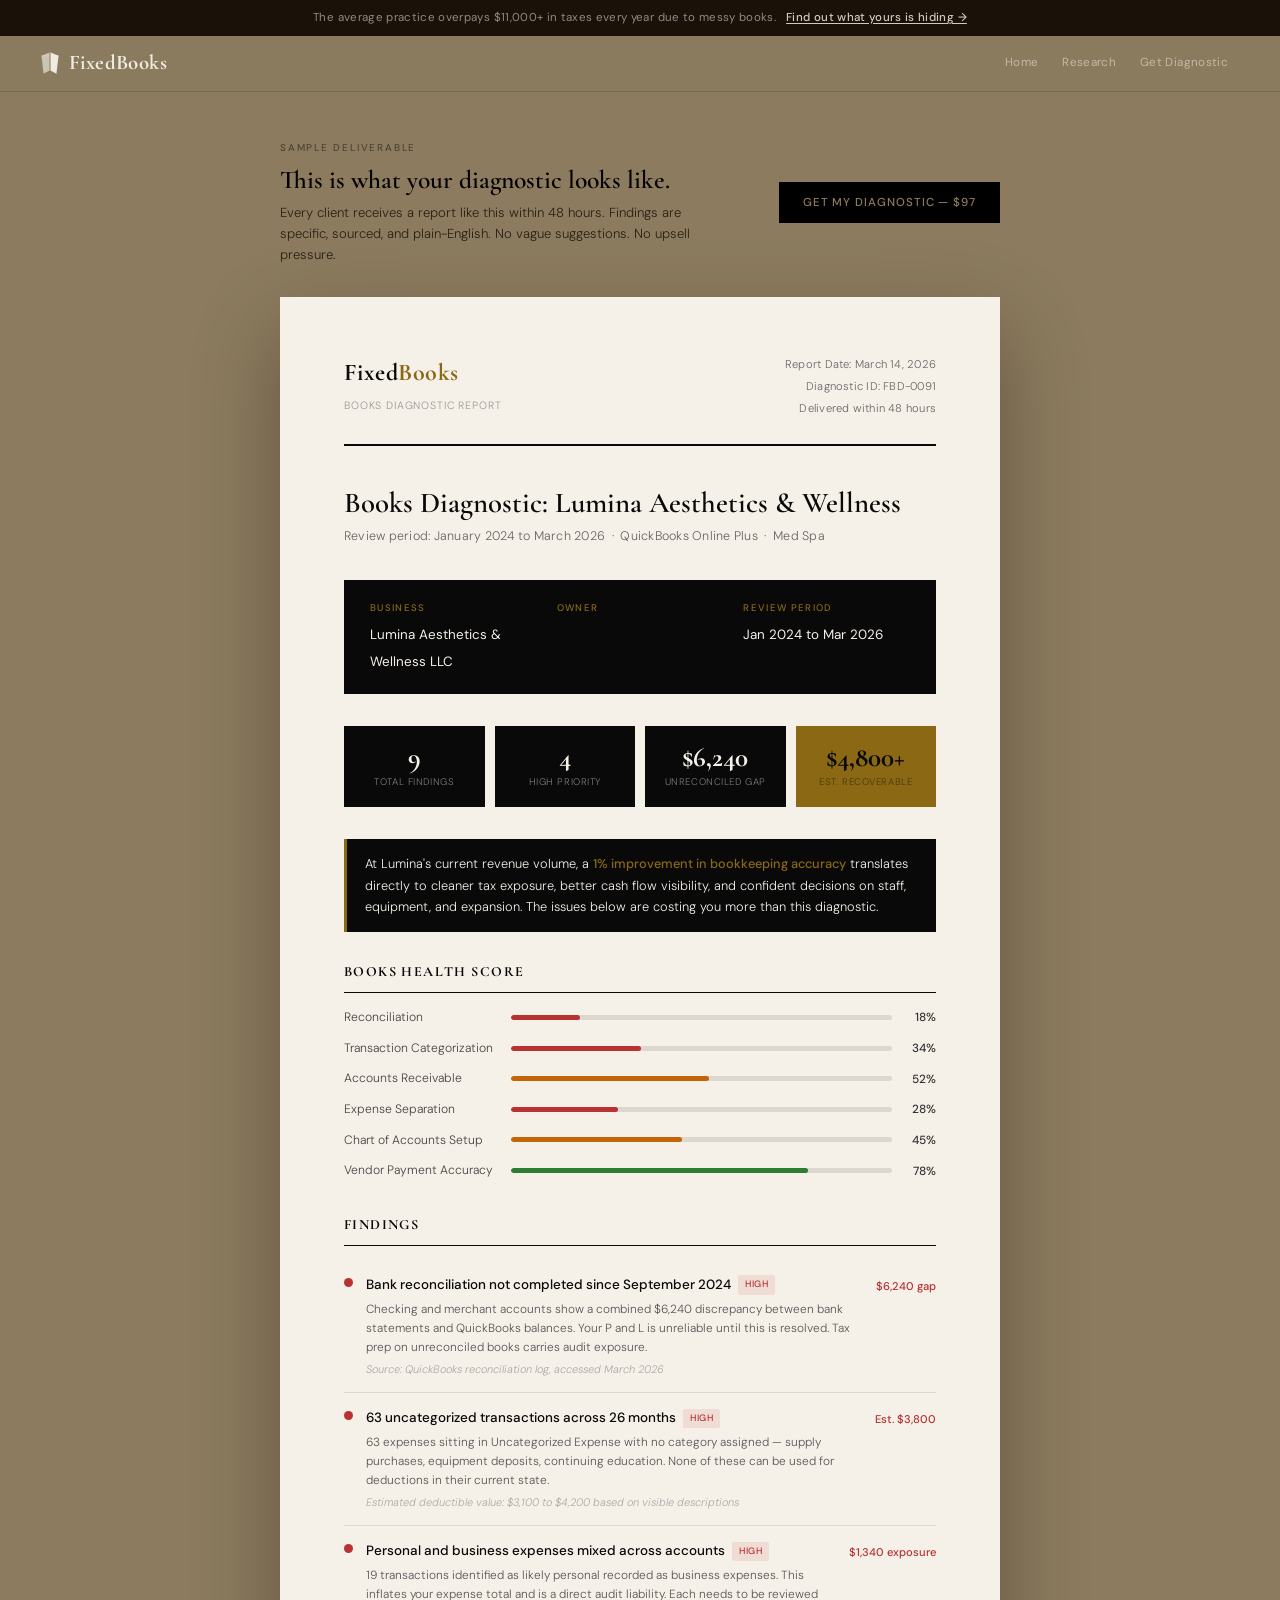
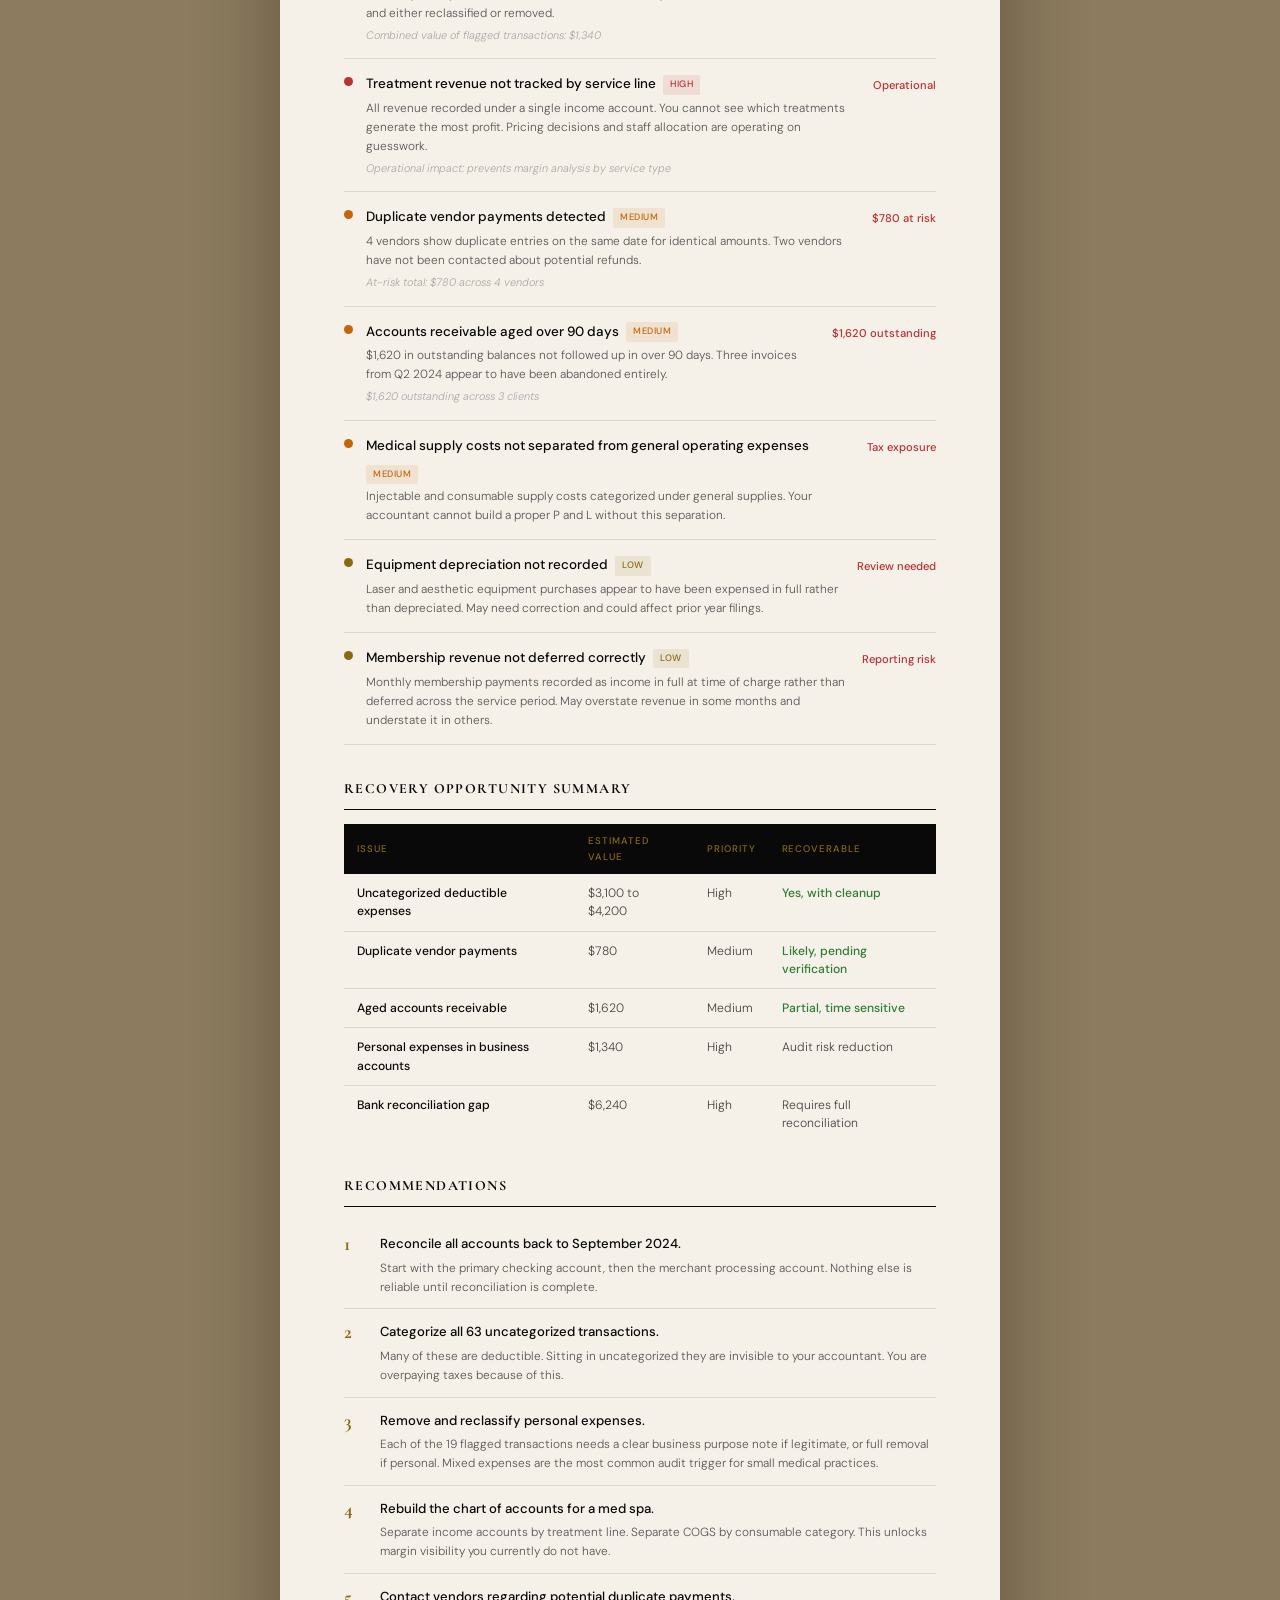
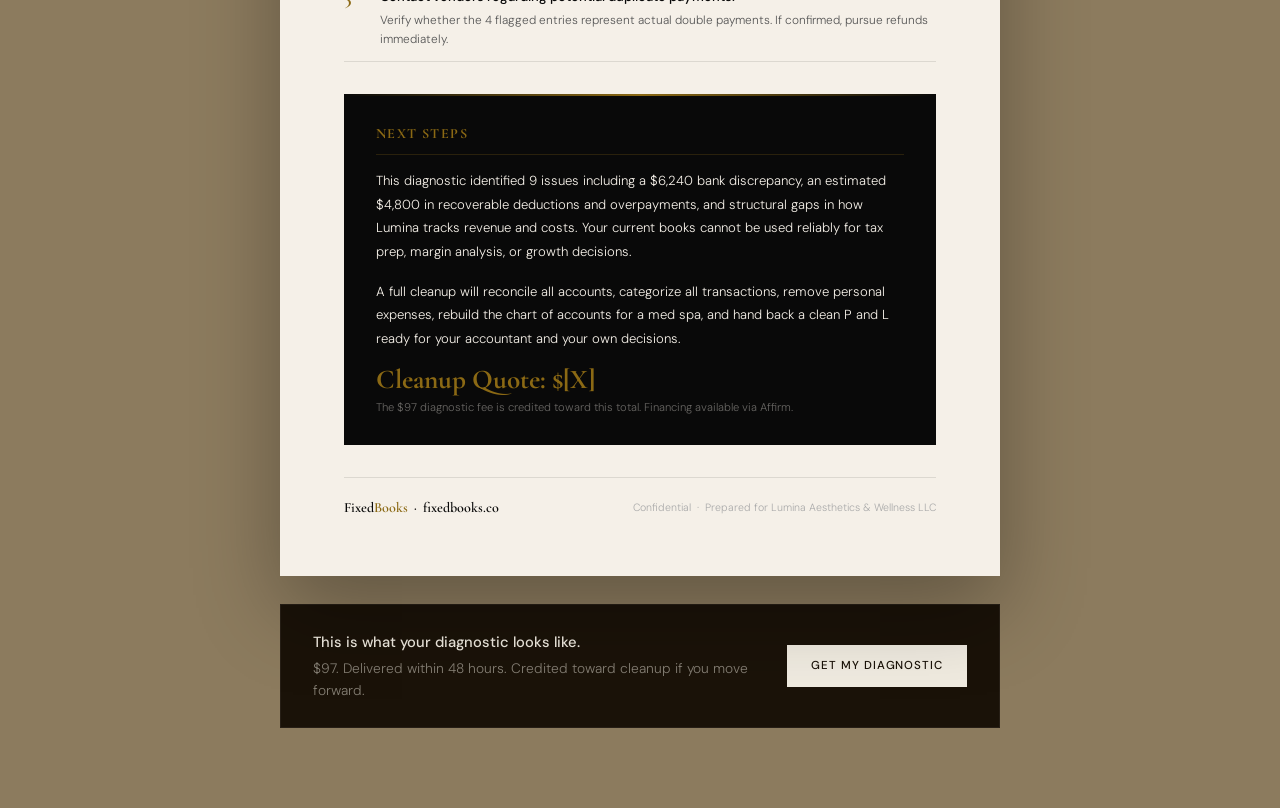
==== commit 431207e4: "kdjasdwq" ====
--- a/pages/demo.html
+++ b/pages/demo.html
@@ -4,6 +4,8 @@
   <meta charset="UTF-8" />
   <meta name="viewport" content="width=device-width, initial-scale=1.0" />
   <title>FixedBooks | Sample Diagnostic Report</title>
+  <meta name="description" content="See exactly what a FixedBooks diagnostic report looks like before you buy." />
+
   <link rel="icon" type="image/svg+xml" href="../assets/icons/favicon.svg">
   <link rel="preconnect" href="https://fonts.googleapis.com">
   <link rel="preconnect" href="https://fonts.gstatic.com" crossorigin>
@@ -14,31 +16,36 @@
     *, *::before, *::after { box-sizing: border-box; margin: 0; padding: 0; }
 
     :root {
-      --bg:          #090909;
-      --bg-2:        #101010;
-      --bg-3:        #161616;
-      --border:      rgba(255,255,255,0.07);
-      --gold:        #c9a84c;
-      --gold-dim:    rgba(201,168,76,0.12);
-      --gold-border: rgba(201,168,76,0.25);
-      --text:        #e8e2d9;
-      --muted:       #7a7570;
-      --cream:       #f5f0e8;
-      --red:         #c0392b;
-      --orange:      #d4751a;
+      --bg:          #8C7B5E;
+      --bg-2:        #7D6E53;
+      --bg-3:        #6E6049;
+      --border:      rgba(0,0,0,0.14);
+      --text:        #000000;
+      --muted:       #2A2015;
+      --muted-2:     rgba(0,0,0,0.45);
+      --mark:        #F0EBE0;
       --font-serif:  'Cormorant Garamond', serif;
       --font-sans:   'DM Sans', sans-serif;
+
+      /* Report internal palette — cream paper feel */
+      --r-bg:        #F5F0E8;
+      --r-dark:      #090909;
+      --r-gold:      #8B6914;
+      --r-muted:     #666666;
+      --r-border:    rgba(0,0,0,0.1);
+      --r-red:       #B83232;
+      --r-orange:    #C4650A;
     }
 
     html { scroll-behavior: smooth; }
 
     body {
       background: var(--bg);
+      color: var(--text);
       font-family: var(--font-sans);
       font-weight: 300;
       font-size: 16px;
       line-height: 1.7;
-      color: var(--text);
       -webkit-font-smoothing: antialiased;
     }
 
@@ -52,10 +59,9 @@
       z-index: 200;
     }
 
-    /* ── ANNOUNCEMENT BAR ────────────────────────────────── */
     #announcementBar {
       width: 100%;
-      background: #000;
+      background: #1A1208;
       padding: 8px 32px;
       display: flex;
       align-items: center;
@@ -65,25 +71,25 @@
     .bar__text {
       font-size: 0.72rem;
       font-weight: 400;
-      color: rgba(232,226,217,0.6);
+      color: rgba(240,235,224,0.55);
       text-align: center;
       letter-spacing: 0.03em;
     }
 
     .bar__text a {
-      color: rgba(232,226,217,0.85);
+      color: rgba(240,235,224,0.85);
       text-decoration: underline;
       font-weight: 500;
       text-underline-offset: 2px;
       transition: color 0.15s;
     }
 
-    .bar__text a:hover { color: #fff; }
+    .bar__text a:hover { color: var(--mark); }
 
     /* ── NAV ─────────────────────────────────────────────── */
     #nav {
       width: 100%;
-      background: rgba(9,9,9,0.96);
+      background: rgba(140,123,94,0.97);
       border-bottom: 1px solid var(--border);
       backdrop-filter: blur(16px);
       -webkit-backdrop-filter: blur(16px);
@@ -95,9 +101,7 @@
       transition: box-shadow 0.3s ease;
     }
 
-    #nav.scrolled {
-      box-shadow: 0 1px 20px rgba(0,0,0,0.4);
-    }
+    #nav.scrolled { box-shadow: 0 1px 24px rgba(0,0,0,0.18); }
 
     .nav__logo {
       display: flex;
@@ -111,7 +115,7 @@
       font-family: var(--font-serif);
       font-size: 1.3rem;
       font-weight: 700;
-      color: var(--cream);
+      color: var(--mark);
       letter-spacing: 0.02em;
     }
 
@@ -126,7 +130,7 @@
       font-size: 0.73rem;
       font-weight: 400;
       letter-spacing: 0.03em;
-      color: var(--muted);
+      color: rgba(240,235,224,0.55);
       text-decoration: none;
       padding: 6px 12px;
       background: none;
@@ -136,341 +140,397 @@
       white-space: nowrap;
     }
 
-    .nav__link:hover { color: var(--cream); }
-
-    /* ── PAGE BODY OFFSET ────────────────────────────────── */
+    .nav__link:hover { color: var(--mark); }
+
+    /* ── PAGE WRAPPER ────────────────────────────────────── */
     .page-body {
-      padding: 48px 20px 80px;
-    }
+      padding: 48px 24px 80px;
+    }
+
+    /* ── INTRO STRIP ─────────────────────────────────────── */
+    .intro-strip {
+      max-width: 720px;
+      margin: 0 auto 32px;
+      display: flex;
+      align-items: flex-start;
+      justify-content: space-between;
+      gap: 24px;
+    }
+
+    .intro-strip__left {}
+
+    .intro-strip__label {
+      font-size: 0.62rem;
+      font-weight: 500;
+      letter-spacing: 0.18em;
+      text-transform: uppercase;
+      color: var(--muted-2);
+      margin-bottom: 8px;
+      display: block;
+    }
+
+    .intro-strip__title {
+      font-family: var(--font-serif);
+      font-size: 1.6rem;
+      font-weight: 600;
+      color: var(--text);
+      line-height: 1.2;
+      margin-bottom: 6px;
+    }
+
+    .intro-strip__sub {
+      font-size: 0.82rem;
+      color: var(--muted);
+      line-height: 1.6;
+      max-width: 440px;
+    }
+
+    .intro-strip__btn {
+      display: inline-block;
+      background: var(--text);
+      color: var(--bg);
+      font-family: var(--font-sans);
+      font-weight: 500;
+      font-size: 0.72rem;
+      letter-spacing: 0.08em;
+      text-transform: uppercase;
+      padding: 11px 24px;
+      white-space: nowrap;
+      flex-shrink: 0;
+      align-self: center;
+      transition: background 0.15s;
+    }
+
+    .intro-strip__btn:hover { background: #222; }
 
     /* ── REPORT WRAPPER ──────────────────────────────────── */
     .report {
-      background: var(--cream);
+      background: var(--r-bg);
       width: 100%;
       max-width: 720px;
       margin: 0 auto;
       padding: 56px 64px;
       position: relative;
-      box-shadow: 0 48px 96px rgba(0,0,0,0.7);
-    }
-
-    /* ── HEADER ──────────────────────────────────────────── */
+      box-shadow: 0 32px 80px rgba(0,0,0,0.3);
+    }
+
+    /* ── REPORT HEADER ───────────────────────────────────── */
     .report-header {
       display: flex;
       justify-content: space-between;
       align-items: flex-start;
       margin-bottom: 40px;
       padding-bottom: 24px;
-      border-bottom: 2px solid var(--bg);
-    }
-
-    .brand {
+      border-bottom: 2px solid var(--r-dark);
+    }
+
+    .r-brand {
       font-family: var(--font-serif);
-      font-size: 1.6rem;
+      font-size: 1.5rem;
       font-weight: 700;
-      color: var(--bg);
+      color: var(--r-dark);
       letter-spacing: 0.02em;
     }
 
-    .brand span { color: var(--gold); }
-
-    .report-meta {
+    .r-brand span { color: var(--r-gold); }
+
+    .r-meta {
       text-align: right;
-      font-size: 0.72rem;
-      color: #666;
+      font-size: 0.7rem;
+      color: var(--r-muted);
       line-height: 2;
-      letter-spacing: 0.03em;
-    }
-
-    /* ── TITLE ───────────────────────────────────────────── */
-    .report-title {
+      letter-spacing: 0.02em;
+    }
+
+    /* ── REPORT TITLE ────────────────────────────────────── */
+    .r-title {
       font-family: var(--font-serif);
-      font-size: 1.9rem;
+      font-size: 1.8rem;
       font-weight: 600;
-      color: var(--bg);
+      color: var(--r-dark);
       margin-bottom: 6px;
       line-height: 1.2;
     }
 
-    .report-subtitle {
-      font-size: 0.8rem;
-      color: #888;
-      margin-bottom: 36px;
+    .r-subtitle {
+      font-size: 0.78rem;
+      color: var(--r-muted);
+      margin-bottom: 32px;
       letter-spacing: 0.02em;
     }
 
     /* ── CLIENT BOX ──────────────────────────────────────── */
     .client-box {
-      background: var(--bg);
-      padding: 22px 28px;
-      margin-bottom: 36px;
+      background: var(--r-dark);
+      padding: 20px 26px;
+      margin-bottom: 32px;
       display: grid;
       grid-template-columns: 1fr 1fr 1fr;
-      gap: 24px;
+      gap: 20px;
     }
 
     .client-field label {
-      font-size: 0.62rem;
+      font-size: 0.6rem;
       font-weight: 500;
       letter-spacing: 0.14em;
       text-transform: uppercase;
-      color: var(--gold);
+      color: var(--r-gold);
       display: block;
-      margin-bottom: 5px;
+      margin-bottom: 4px;
     }
 
     .client-field value {
-      font-size: 0.86rem;
-      color: var(--cream);
+      font-size: 0.84rem;
+      color: var(--r-bg);
       font-weight: 400;
-    }
-
-    /* ── SECTION HEADER ──────────────────────────────────── */
-    .section-header {
-      font-family: var(--font-serif);
-      font-size: 0.95rem;
-      font-weight: 700;
-      color: var(--bg);
-      text-transform: uppercase;
-      letter-spacing: 0.1em;
-      margin-bottom: 16px;
-      padding-bottom: 8px;
-      border-bottom: 1px solid var(--bg);
     }
 
     /* ── SUMMARY GRID ────────────────────────────────────── */
     .summary-grid {
       display: grid;
       grid-template-columns: repeat(4, 1fr);
-      gap: 12px;
-      margin-bottom: 36px;
+      gap: 10px;
+      margin-bottom: 32px;
     }
 
     .summary-box {
-      background: var(--bg);
-      padding: 20px 14px;
+      background: var(--r-dark);
+      padding: 18px 12px;
       text-align: center;
     }
 
-    .summary-box.accent { background: var(--gold); }
+    .summary-box.accent { background: var(--r-gold); }
 
     .summary-num {
       font-family: var(--font-serif);
-      font-size: 1.9rem;
+      font-size: 1.7rem;
       font-weight: 700;
-      color: var(--cream);
+      color: var(--r-bg);
       line-height: 1;
-      margin-bottom: 5px;
-    }
-
-    .summary-box.accent .summary-num { color: var(--bg); }
+      margin-bottom: 4px;
+    }
+
+    .summary-box.accent .summary-num { color: var(--r-dark); }
 
     .summary-label {
-      font-size: 0.62rem;
-      color: rgba(245,240,232,0.55);
-      letter-spacing: 0.07em;
+      font-size: 0.6rem;
+      color: rgba(245,240,232,0.5);
+      letter-spacing: 0.06em;
       text-transform: uppercase;
       line-height: 1.4;
     }
 
-    .summary-box.accent .summary-label { color: rgba(9,9,9,0.55); }
-
-    /* ── SCORE BAR ───────────────────────────────────────── */
-    .score-section { margin-bottom: 36px; }
+    .summary-box.accent .summary-label { color: rgba(9,9,9,0.5); }
+
+    /* ── SECTION HEADER ──────────────────────────────────── */
+    .r-section-header {
+      font-family: var(--font-serif);
+      font-size: 0.88rem;
+      font-weight: 700;
+      color: var(--r-dark);
+      text-transform: uppercase;
+      letter-spacing: 0.1em;
+      margin-bottom: 14px;
+      padding-bottom: 8px;
+      border-bottom: 1px solid var(--r-dark);
+    }
+
+    /* ── BENCHMARK CALLOUT ───────────────────────────────── */
+    .benchmark {
+      background: var(--r-dark);
+      border-left: 3px solid var(--r-gold);
+      padding: 14px 18px;
+      margin-bottom: 28px;
+    }
+
+    .benchmark p {
+      font-size: 0.8rem;
+      color: var(--r-bg);
+      line-height: 1.7;
+    }
+
+    .benchmark strong { color: var(--r-gold); font-weight: 500; }
+
+    /* ── SCORE BARS ──────────────────────────────────────── */
+    .score-section { margin-bottom: 32px; }
 
     .score-row {
       display: flex;
       align-items: center;
-      gap: 14px;
-      margin-bottom: 12px;
+      gap: 12px;
+      margin-bottom: 10px;
     }
 
     .score-label {
-      font-size: 0.78rem;
+      font-size: 0.76rem;
       color: #444;
-      width: 160px;
+      width: 155px;
       flex-shrink: 0;
     }
 
     .score-bar-wrap {
       flex: 1;
-      background: #e0dbd2;
-      height: 6px;
+      background: #DDD8CF;
+      height: 5px;
       border-radius: 3px;
       overflow: hidden;
     }
 
     .score-bar-fill { height: 100%; border-radius: 3px; }
-    .score-bar-fill.low  { background: var(--red); }
-    .score-bar-fill.mid  { background: var(--orange); }
-    .score-bar-fill.high { background: #2e7d32; }
+    .score-bar-fill.low  { background: var(--r-red); }
+    .score-bar-fill.mid  { background: var(--r-orange); }
+    .score-bar-fill.high { background: #2E7D32; }
 
     .score-val {
-      font-size: 0.78rem;
+      font-size: 0.74rem;
       font-weight: 500;
       color: #333;
-      width: 36px;
+      width: 32px;
       text-align: right;
       flex-shrink: 0;
     }
 
-    /* ── BENCHMARK CALLOUT ───────────────────────────────── */
-    .benchmark-callout {
-      background: var(--bg);
-      border-left: 3px solid var(--gold);
-      padding: 16px 20px;
-      margin-bottom: 36px;
-    }
-
-    .benchmark-callout p {
-      font-size: 0.82rem;
-      color: var(--cream);
-      line-height: 1.7;
-    }
-
-    .benchmark-callout strong { color: var(--gold); font-weight: 500; }
-
     /* ── FINDINGS ────────────────────────────────────────── */
-    .findings { margin-bottom: 36px; }
+    .findings { margin-bottom: 32px; }
 
     .finding-item {
       display: grid;
-      grid-template-columns: 12px 1fr auto;
-      gap: 14px;
-      padding: 16px 0;
-      border-bottom: 1px solid rgba(0,0,0,0.08);
+      grid-template-columns: 10px 1fr auto;
+      gap: 12px;
+      padding: 14px 0;
+      border-bottom: 1px solid var(--r-border);
       align-items: start;
     }
 
-    .finding-item:first-child { border-top: 1px solid rgba(0,0,0,0.08); }
+    .finding-item:first-child { border-top: 1px solid var(--r-border); }
 
     .dot {
-      width: 10px; height: 10px;
+      width: 9px; height: 9px;
       border-radius: 50%;
       margin-top: 4px;
       flex-shrink: 0;
     }
 
-    .dot.high   { background: var(--red); }
-    .dot.medium { background: var(--orange); }
-    .dot.low    { background: var(--gold); }
+    .dot.high   { background: var(--r-red); }
+    .dot.medium { background: var(--r-orange); }
+    .dot.low    { background: var(--r-gold); }
 
     .finding-title {
-      font-size: 0.86rem;
+      font-size: 0.84rem;
       font-weight: 500;
-      color: var(--bg);
-      margin-bottom: 4px;
+      color: var(--r-dark);
+      margin-bottom: 3px;
       display: flex;
       align-items: center;
-      gap: 8px;
+      gap: 7px;
       flex-wrap: wrap;
     }
 
     .finding-desc {
-      font-size: 0.76rem;
-      color: #666;
+      font-size: 0.74rem;
+      color: #555;
       line-height: 1.6;
     }
 
     .finding-data {
-      font-size: 0.7rem;
+      font-size: 0.68rem;
       color: #aaa;
       font-style: italic;
-      margin-top: 4px;
+      margin-top: 3px;
     }
 
     .finding-impact {
-      font-size: 0.72rem;
+      font-size: 0.7rem;
       font-weight: 500;
-      color: var(--red);
+      color: var(--r-red);
       white-space: nowrap;
       padding-top: 3px;
     }
 
-    .badge {
+    .r-badge {
       display: inline-block;
-      padding: 2px 8px;
-      font-size: 0.6rem;
+      padding: 2px 7px;
+      font-size: 0.58rem;
       font-weight: 500;
-      letter-spacing: 0.07em;
+      letter-spacing: 0.06em;
       text-transform: uppercase;
       border-radius: 2px;
     }
 
-    .badge.high   { background: rgba(192,57,43,0.1);  color: var(--red); }
-    .badge.medium { background: rgba(212,117,26,0.1); color: var(--orange); }
-    .badge.low    { background: rgba(201,168,76,0.12); color: #8a6f2a; }
-
-    /* ── OPPORTUNITY TABLE ───────────────────────────────── */
+    .r-badge.high   { background: rgba(184,50,50,0.1);  color: var(--r-red); }
+    .r-badge.medium { background: rgba(196,101,10,0.1); color: var(--r-orange); }
+    .r-badge.low    { background: rgba(139,105,20,0.1); color: var(--r-gold); }
+
+    /* ── OPP TABLE ───────────────────────────────────────── */
     .opp-table {
       width: 100%;
       border-collapse: collapse;
-      margin-bottom: 36px;
-      font-size: 0.78rem;
+      margin-bottom: 32px;
+      font-size: 0.76rem;
     }
 
     .opp-table th {
-      background: var(--bg);
-      color: var(--gold);
-      font-size: 0.62rem;
+      background: var(--r-dark);
+      color: var(--r-gold);
+      font-size: 0.6rem;
       font-weight: 500;
       letter-spacing: 0.1em;
       text-transform: uppercase;
-      padding: 10px 14px;
+      padding: 9px 13px;
       text-align: left;
     }
 
     .opp-table td {
-      padding: 11px 14px;
-      border-bottom: 1px solid rgba(0,0,0,0.07);
+      padding: 10px 13px;
+      border-bottom: 1px solid var(--r-border);
       color: #444;
       vertical-align: top;
       line-height: 1.5;
     }
 
     .opp-table tr:last-child td { border-bottom: none; }
-    .opp-table td:first-child { color: var(--bg); font-weight: 500; }
-    .opp-table td.lift { color: #2e7d32; font-weight: 500; }
+    .opp-table td:first-child { color: var(--r-dark); font-weight: 500; }
+    .opp-table td.lift { color: #2E7D32; font-weight: 500; }
 
     /* ── RECOMMENDATIONS ─────────────────────────────────── */
-    .recommendations { margin-bottom: 36px; }
+    .recommendations { margin-bottom: 32px; }
 
     .rec-item {
       display: flex;
-      gap: 16px;
-      padding: 14px 0;
-      border-bottom: 1px solid rgba(0,0,0,0.08);
+      gap: 14px;
+      padding: 12px 0;
+      border-bottom: 1px solid var(--r-border);
       align-items: flex-start;
     }
 
     .rec-num {
       font-family: var(--font-serif);
-      font-size: 1.3rem;
+      font-size: 1.2rem;
       font-weight: 700;
-      color: var(--gold);
+      color: var(--r-gold);
       flex-shrink: 0;
       line-height: 1.2;
-      min-width: 24px;
+      min-width: 22px;
     }
 
     .rec-title {
-      font-size: 0.84rem;
+      font-size: 0.82rem;
       font-weight: 500;
-      color: var(--bg);
+      color: var(--r-dark);
       margin-bottom: 3px;
     }
 
     .rec-text {
-      font-size: 0.76rem;
-      color: #666;
+      font-size: 0.74rem;
+      color: #555;
       line-height: 1.6;
     }
 
     /* ── NEXT STEPS ──────────────────────────────────────── */
     .next-steps {
-      background: var(--bg);
-      padding: 30px 36px;
-      margin-bottom: 36px;
+      background: var(--r-dark);
+      padding: 28px 32px;
+      margin-bottom: 32px;
       position: relative;
       overflow: hidden;
     }
@@ -480,57 +540,56 @@
       position: absolute;
       top: 0; left: 0; right: 0;
       height: 2px;
-      background: linear-gradient(90deg, transparent, var(--gold), transparent);
-    }
-
-    .next-steps .section-header {
-      color: var(--gold);
-      border-bottom-color: rgba(201,168,76,0.25);
+      background: linear-gradient(90deg, transparent, var(--r-gold), transparent);
+    }
+
+    .next-steps .r-section-header {
+      color: var(--r-gold);
+      border-bottom-color: rgba(139,105,20,0.25);
     }
 
     .next-steps p {
-      font-size: 0.84rem;
-      color: var(--cream);
+      font-size: 0.82rem;
+      color: var(--r-bg);
       line-height: 1.8;
-      margin-bottom: 20px;
+      margin-bottom: 16px;
     }
 
     .next-steps-price {
       font-family: var(--font-serif);
-      font-size: 1.8rem;
+      font-size: 1.7rem;
       font-weight: 700;
-      color: var(--gold);
+      color: var(--r-gold);
       line-height: 1;
       margin-bottom: 4px;
     }
 
     .next-steps-note {
-      font-size: 0.72rem;
-      color: rgba(245,240,232,0.45);
-    }
-
-    /* ── FOOTER ──────────────────────────────────────────── */
+      font-size: 0.7rem;
+      color: rgba(245,240,232,0.4);
+    }
+
+    /* ── REPORT FOOTER ───────────────────────────────────── */
     .report-footer {
       display: flex;
       justify-content: space-between;
       align-items: center;
-      padding-top: 20px;
-      border-top: 1px solid rgba(0,0,0,0.12);
+      padding-top: 18px;
+      border-top: 1px solid var(--r-border);
     }
 
     .footer-brand {
       font-family: var(--font-serif);
-      font-size: 0.9rem;
+      font-size: 0.88rem;
       font-weight: 600;
-      color: var(--bg);
-    }
-
-    .footer-brand span { color: var(--gold); }
-
-    .footer-note { font-size: 0.68rem; color: #aaa; }
+      color: var(--r-dark);
+    }
+
+    .footer-brand span { color: var(--r-gold); }
+    .footer-note { font-size: 0.66rem; color: #aaa; }
 
     .redacted {
-      background: var(--bg);
+      background: var(--r-dark);
       color: transparent;
       border-radius: 2px;
       user-select: none;
@@ -539,45 +598,46 @@
     /* ── CTA STRIP ───────────────────────────────────────── */
     .demo-cta {
       max-width: 720px;
-      margin: 32px auto 0;
+      margin: 28px auto 0;
       display: flex;
       align-items: center;
       justify-content: space-between;
       gap: 24px;
-      padding: 28px 32px;
-      background: #111;
-      border: 1px solid rgba(255,255,255,0.07);
+      padding: 26px 32px;
+      background: #1A1208;
+      border: 1px solid rgba(240,235,224,0.06);
     }
 
     .demo-cta__text {
-      font-size: 0.88rem;
-      color: rgba(245,240,232,0.6);
+      font-size: 0.86rem;
+      color: rgba(240,235,224,0.5);
       line-height: 1.6;
     }
 
     .demo-cta__text strong {
-      color: var(--cream);
+      color: var(--mark);
       font-weight: 500;
       display: block;
       margin-bottom: 3px;
+      font-size: 0.92rem;
     }
 
     .demo-cta__btn {
       display: inline-block;
-      background: var(--cream);
-      color: #000;
+      background: var(--mark);
+      color: #1A1208;
       font-family: var(--font-sans);
       font-weight: 500;
-      font-size: 0.75rem;
+      font-size: 0.72rem;
       letter-spacing: 0.08em;
       text-transform: uppercase;
-      padding: 12px 24px;
+      padding: 11px 24px;
       white-space: nowrap;
+      flex-shrink: 0;
       transition: background 0.15s;
-      flex-shrink: 0;
-    }
-
-    .demo-cta__btn:hover { background: #ddd; }
+    }
+
+    .demo-cta__btn:hover { background: #ddd8cc; }
 
     /* ── MOBILE ──────────────────────────────────────────── */
     @media (max-width: 900px) {
@@ -586,14 +646,16 @@
 
     @media (max-width: 760px) {
       .page-body { padding: 36px 0 60px; }
-      .report { padding: 36px 24px; box-shadow: none; }
+      .intro-strip { padding: 0 20px; flex-direction: column; gap: 16px; }
+      .intro-strip__btn { align-self: flex-start; }
+      .report { padding: 32px 20px; box-shadow: none; }
       .report-header { flex-direction: column; gap: 12px; }
-      .report-meta { text-align: left; }
-      .client-box { grid-template-columns: 1fr 1fr; gap: 16px; }
+      .r-meta { text-align: left; }
+      .client-box { grid-template-columns: 1fr 1fr; gap: 14px; padding: 16px; }
       .summary-grid { grid-template-columns: 1fr 1fr; gap: 8px; }
-      .score-label { width: 120px; }
-      .next-steps { padding: 24px 20px; }
-      .demo-cta { flex-direction: column; align-items: flex-start; padding: 24px 20px; }
+      .score-label { width: 110px; }
+      .next-steps { padding: 22px 18px; }
+      .demo-cta { flex-direction: column; align-items: flex-start; padding: 22px 20px; margin: 20px 0 0; }
     }
 
     @media (max-width: 660px) {
@@ -601,13 +663,14 @@
       .nav__link:nth-child(1),
       .nav__link:nth-child(2) { display: none; }
       .nav__wordmark { font-size: 1.1rem; }
+      #announcementBar { padding: 7px 20px; }
+      .bar__text { font-size: 0.68rem; }
     }
 
     @media (max-width: 480px) {
       .client-box { grid-template-columns: 1fr; }
-      .finding-item { grid-template-columns: 12px 1fr; }
+      .finding-item { grid-template-columns: 10px 1fr; }
       .finding-impact { display: none; }
-      .summary-grid { grid-template-columns: 1fr 1fr; }
     }
 
   </style>
@@ -628,10 +691,10 @@
     <nav id="nav">
       <a href="../index.html" class="nav__logo">
         <svg width="20" height="26" viewBox="0 0 28 34" fill="none" xmlns="http://www.w3.org/2000/svg">
-          <path d="M14 2 L2 7 L5 32 L14 27 Z" fill="#8B6914" opacity="0.65"/>
-          <path d="M14 2 L26 7 L23 32 L14 27 Z" fill="#8B6914"/>
-          <line x1="14" y1="2" x2="14" y2="27" stroke="#090909" stroke-width="1.4" stroke-linecap="round"/>
-          <line x1="2" y1="7" x2="26" y2="7" stroke="#A07C1A" stroke-width="0.8" stroke-linecap="round" opacity="0.5"/>
+          <path d="M14 2 L2 7 L5 32 L14 27 Z" fill="#F0EBE0" opacity="0.65"/>
+          <path d="M14 2 L26 7 L23 32 L14 27 Z" fill="#F0EBE0"/>
+          <line x1="14" y1="2" x2="14" y2="27" stroke="#8C7B5E" stroke-width="1.4" stroke-linecap="round"/>
+          <line x1="2" y1="7" x2="26" y2="7" stroke="#F0EBE0" stroke-width="0.8" stroke-linecap="round" opacity="0.4"/>
         </svg>
         <span class="nav__wordmark">FixedBooks</span>
       </a>
@@ -649,26 +712,41 @@
   <!-- ─── PAGE BODY ─────────────────────────────────────────── -->
   <div class="page-body">
 
+    <!-- INTRO STRIP -->
+    <div class="intro-strip">
+      <div class="intro-strip__left">
+        <span class="intro-strip__label">Sample Deliverable</span>
+        <h1 class="intro-strip__title">This is what your diagnostic looks like.</h1>
+        <p class="intro-strip__sub">
+          Every client receives a report like this within 48 hours.
+          Findings are specific, sourced, and plain-English.
+          No vague suggestions. No upsell pressure.
+        </p>
+      </div>
+      <a href="../index.html#offer" class="intro-strip__btn">Get My Diagnostic — $97</a>
+    </div>
+
+
     <!-- REPORT -->
     <div class="report">
 
       <div class="report-header">
         <div>
-          <div class="brand">Fixed<span>Books</span></div>
-          <div style="font-size:0.68rem; color:#999; margin-top:4px; letter-spacing:0.08em; text-transform:uppercase;">
+          <div class="r-brand">Fixed<span>Books</span></div>
+          <div style="font-size:0.66rem; color:#999; margin-top:4px; letter-spacing:0.08em; text-transform:uppercase;">
             Books Diagnostic Report
           </div>
         </div>
-        <div class="report-meta">
+        <div class="r-meta">
           <div>Report Date: March 14, 2026</div>
           <div>Diagnostic ID: FBD-0091</div>
           <div>Delivered within 48 hours</div>
         </div>
       </div>
 
-      <div class="report-title">Books Diagnostic: Lumina Aesthetics &amp; Wellness</div>
-      <div class="report-subtitle">
-        Review period: January 2024 to March 2026 &nbsp;·&nbsp; QuickBooks Online Plus &nbsp;·&nbsp; Med Spa &amp; Aesthetics
+      <div class="r-title">Books Diagnostic: Lumina Aesthetics &amp; Wellness</div>
+      <div class="r-subtitle">
+        Review period: January 2024 to March 2026 &nbsp;·&nbsp; QuickBooks Online Plus &nbsp;·&nbsp; Med Spa
       </div>
 
       <div class="client-box">
@@ -705,18 +783,17 @@
         </div>
       </div>
 
-      <div class="benchmark-callout">
+      <div class="benchmark">
         <p>
-          Med spas and aesthetic clinics operate on high per-treatment revenue and high client lifetime value.
-          At Lumina's current volume, a <strong>1% improvement in bookkeeping accuracy</strong> translates
-          directly to cleaner tax exposure, better cash flow visibility, and confident decisions on staff,
-          equipment, and expansion. The issues below are costing you more than the diagnostic.
+          At Lumina's current revenue volume, a <strong>1% improvement in bookkeeping accuracy</strong>
+          translates directly to cleaner tax exposure, better cash flow visibility, and confident
+          decisions on staff, equipment, and expansion. The issues below are costing you more
+          than this diagnostic.
         </p>
       </div>
 
       <div class="score-section">
-        <div class="section-header">Books Health Score</div>
-
+        <div class="r-section-header">Books Health Score</div>
         <div class="score-row">
           <span class="score-label">Reconciliation</span>
           <div class="score-bar-wrap"><div class="score-bar-fill low" style="width:18%"></div></div>
@@ -750,20 +827,19 @@
       </div>
 
       <div class="findings">
-        <div class="section-header">Findings</div>
+        <div class="r-section-header">Findings</div>
 
         <div class="finding-item">
           <div class="dot high"></div>
           <div>
             <div class="finding-title">
               Bank reconciliation not completed since September 2024
-              <span class="badge high">High</span>
+              <span class="r-badge high">High</span>
             </div>
             <div class="finding-desc">
               Checking and merchant accounts show a combined $6,240 discrepancy between
-              bank statements and QuickBooks balances. Your profit and loss report is
-              unreliable until this is resolved. Tax prep on unreconciled books carries
-              audit exposure.
+              bank statements and QuickBooks balances. Your P and L is unreliable until
+              this is resolved. Tax prep on unreconciled books carries audit exposure.
             </div>
             <div class="finding-data">Source: QuickBooks reconciliation log, accessed March 2026</div>
           </div>
@@ -775,13 +851,12 @@
           <div>
             <div class="finding-title">
               63 uncategorized transactions across 26 months
-              <span class="badge high">High</span>
+              <span class="r-badge high">High</span>
             </div>
             <div class="finding-desc">
-              63 expenses are sitting in Uncategorized Expense with no category assigned.
-              This includes what appear to be supply purchases, equipment deposits, and
-              continuing education costs. None of these can be used for deductions in
-              their current state.
+              63 expenses sitting in Uncategorized Expense with no category assigned —
+              supply purchases, equipment deposits, continuing education. None of these
+              can be used for deductions in their current state.
             </div>
             <div class="finding-data">Estimated deductible value: $3,100 to $4,200 based on visible descriptions</div>
           </div>
@@ -793,11 +868,11 @@
           <div>
             <div class="finding-title">
               Personal and business expenses mixed across accounts
-              <span class="badge high">High</span>
+              <span class="r-badge high">High</span>
             </div>
             <div class="finding-desc">
               19 transactions identified as likely personal recorded as business expenses.
-              This inflates your expense total and is a direct liability in an audit.
+              This inflates your expense total and is a direct audit liability.
               Each needs to be reviewed and either reclassified or removed.
             </div>
             <div class="finding-data">Combined value of flagged transactions: $1,340</div>
@@ -810,12 +885,12 @@
           <div>
             <div class="finding-title">
               Treatment revenue not tracked by service line
-              <span class="badge high">High</span>
+              <span class="r-badge high">High</span>
             </div>
             <div class="finding-desc">
-              All revenue is recorded under a single income account. You cannot see which
-              treatments generate the most profit. This makes pricing decisions and staff
-              allocation guesswork.
+              All revenue recorded under a single income account. You cannot see which
+              treatments generate the most profit. Pricing decisions and staff allocation
+              are operating on guesswork.
             </div>
             <div class="finding-data">Operational impact: prevents margin analysis by service type</div>
           </div>
@@ -827,7 +902,7 @@
           <div>
             <div class="finding-title">
               Duplicate vendor payments detected
-              <span class="badge medium">Medium</span>
+              <span class="r-badge medium">Medium</span>
             </div>
             <div class="finding-desc">
               4 vendors show duplicate entries on the same date for identical amounts.
@@ -843,10 +918,10 @@
           <div>
             <div class="finding-title">
               Accounts receivable aged over 90 days
-              <span class="badge medium">Medium</span>
+              <span class="r-badge medium">Medium</span>
             </div>
             <div class="finding-desc">
-              $1,620 in outstanding balances has not been followed up in over 90 days.
+              $1,620 in outstanding balances not followed up in over 90 days.
               Three invoices from Q2 2024 appear to have been abandoned entirely.
             </div>
             <div class="finding-data">$1,620 outstanding across 3 clients</div>
@@ -859,10 +934,10 @@
           <div>
             <div class="finding-title">
               Medical supply costs not separated from general operating expenses
-              <span class="badge medium">Medium</span>
+              <span class="r-badge medium">Medium</span>
             </div>
             <div class="finding-desc">
-              Injectable and consumable supply costs are categorized under general supplies.
+              Injectable and consumable supply costs categorized under general supplies.
               Your accountant cannot build a proper P and L without this separation.
             </div>
           </div>
@@ -874,12 +949,11 @@
           <div>
             <div class="finding-title">
               Equipment depreciation not recorded
-              <span class="badge low">Low</span>
+              <span class="r-badge low">Low</span>
             </div>
             <div class="finding-desc">
               Laser and aesthetic equipment purchases appear to have been expensed in full
-              rather than depreciated. This may need to be corrected and could affect
-              prior year filings.
+              rather than depreciated. May need correction and could affect prior year filings.
             </div>
           </div>
           <div class="finding-impact">Review needed</div>
@@ -890,12 +964,12 @@
           <div>
             <div class="finding-title">
               Membership revenue not deferred correctly
-              <span class="badge low">Low</span>
+              <span class="r-badge low">Low</span>
             </div>
             <div class="finding-desc">
-              Monthly membership payments appear to be recorded as income in full at the
-              time of charge rather than deferred across the service period. This may
-              overstate revenue in some months and understate it in others.
+              Monthly membership payments recorded as income in full at time of charge
+              rather than deferred across the service period. May overstate revenue
+              in some months and understate it in others.
             </div>
           </div>
           <div class="finding-impact">Reporting risk</div>
@@ -903,8 +977,8 @@
 
       </div>
 
-      <div style="margin-bottom:36px;">
-        <div class="section-header">Recovery Opportunity Summary</div>
+      <div style="margin-bottom:32px;">
+        <div class="r-section-header">Recovery Opportunity Summary</div>
         <table class="opp-table">
           <thead>
             <tr>
@@ -950,7 +1024,7 @@
       </div>
 
       <div class="recommendations">
-        <div class="section-header">Recommendations</div>
+        <div class="r-section-header">Recommendations</div>
 
         <div class="rec-item">
           <div class="rec-num">1</div>
@@ -968,9 +1042,8 @@
           <div>
             <div class="rec-title">Categorize all 63 uncategorized transactions.</div>
             <div class="rec-text">
-              Many of these are deductible. Supply purchases, equipment deposits, and
-              continuing education costs sitting in uncategorized are invisible to your
-              accountant. You are overpaying taxes because of this.
+              Many of these are deductible. Sitting in uncategorized they are invisible
+              to your accountant. You are overpaying taxes because of this.
             </div>
           </div>
         </div>
@@ -1012,7 +1085,7 @@
       </div>
 
       <div class="next-steps">
-        <div class="section-header">Next Steps</div>
+        <div class="r-section-header">Next Steps</div>
         <p>
           This diagnostic identified 9 issues including a $6,240 bank discrepancy, an estimated
           $4,800 in recoverable deductions and overpayments, and structural gaps in how Lumina
@@ -1021,8 +1094,8 @@
         </p>
         <p>
           A full cleanup will reconcile all accounts, categorize all transactions, remove
-          personal expenses, rebuild the chart of accounts for a med spa, and hand back
-          a clean P and L ready for your accountant and your own decisions.
+          personal expenses, rebuild the chart of accounts for a med spa, and hand back a
+          clean P and L ready for your accountant and your own decisions.
         </p>
         <div class="next-steps-price">Cleanup Quote: $[X]</div>
         <div class="next-steps-note">
@@ -1037,7 +1110,8 @@
 
     </div>
 
-    <!-- CTA STRIP BELOW REPORT -->
+
+    <!-- CTA STRIP -->
     <div class="demo-cta">
       <div class="demo-cta__text">
         <strong>This is what your diagnostic looks like.</strong>
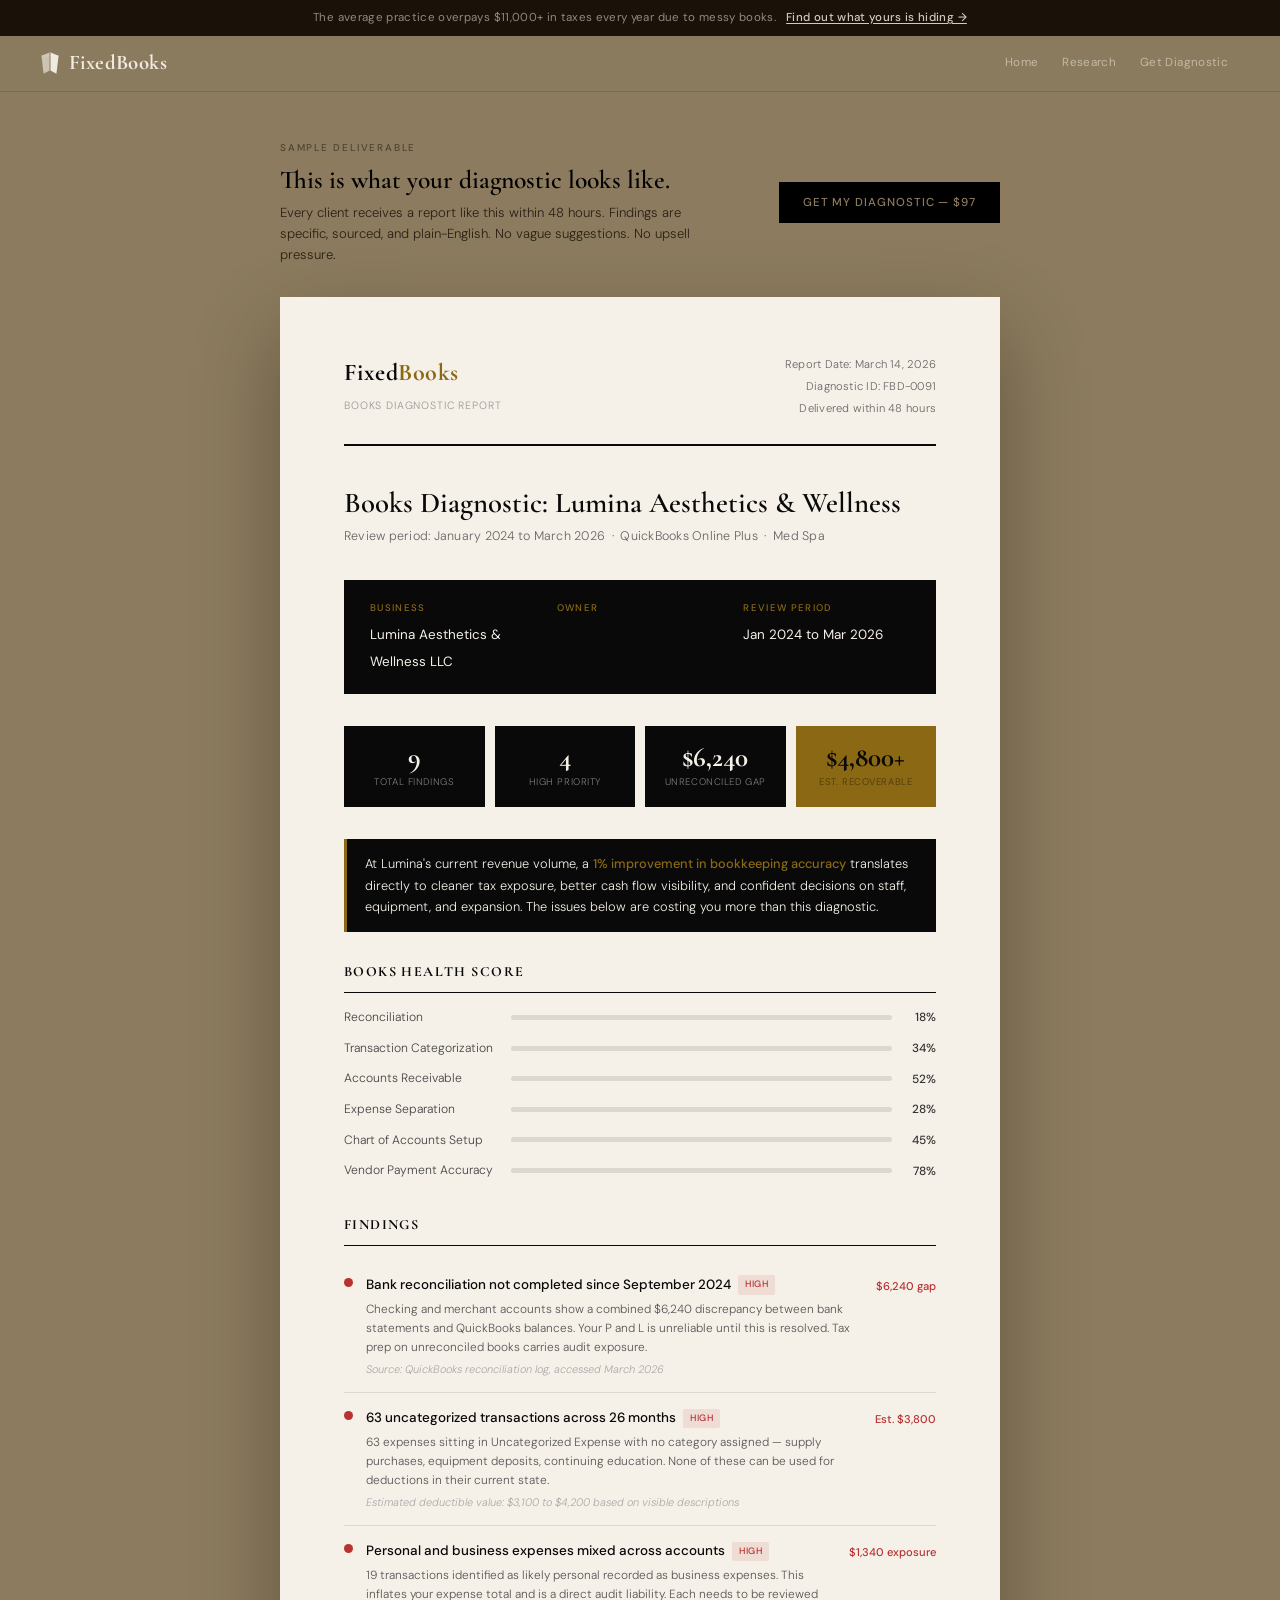
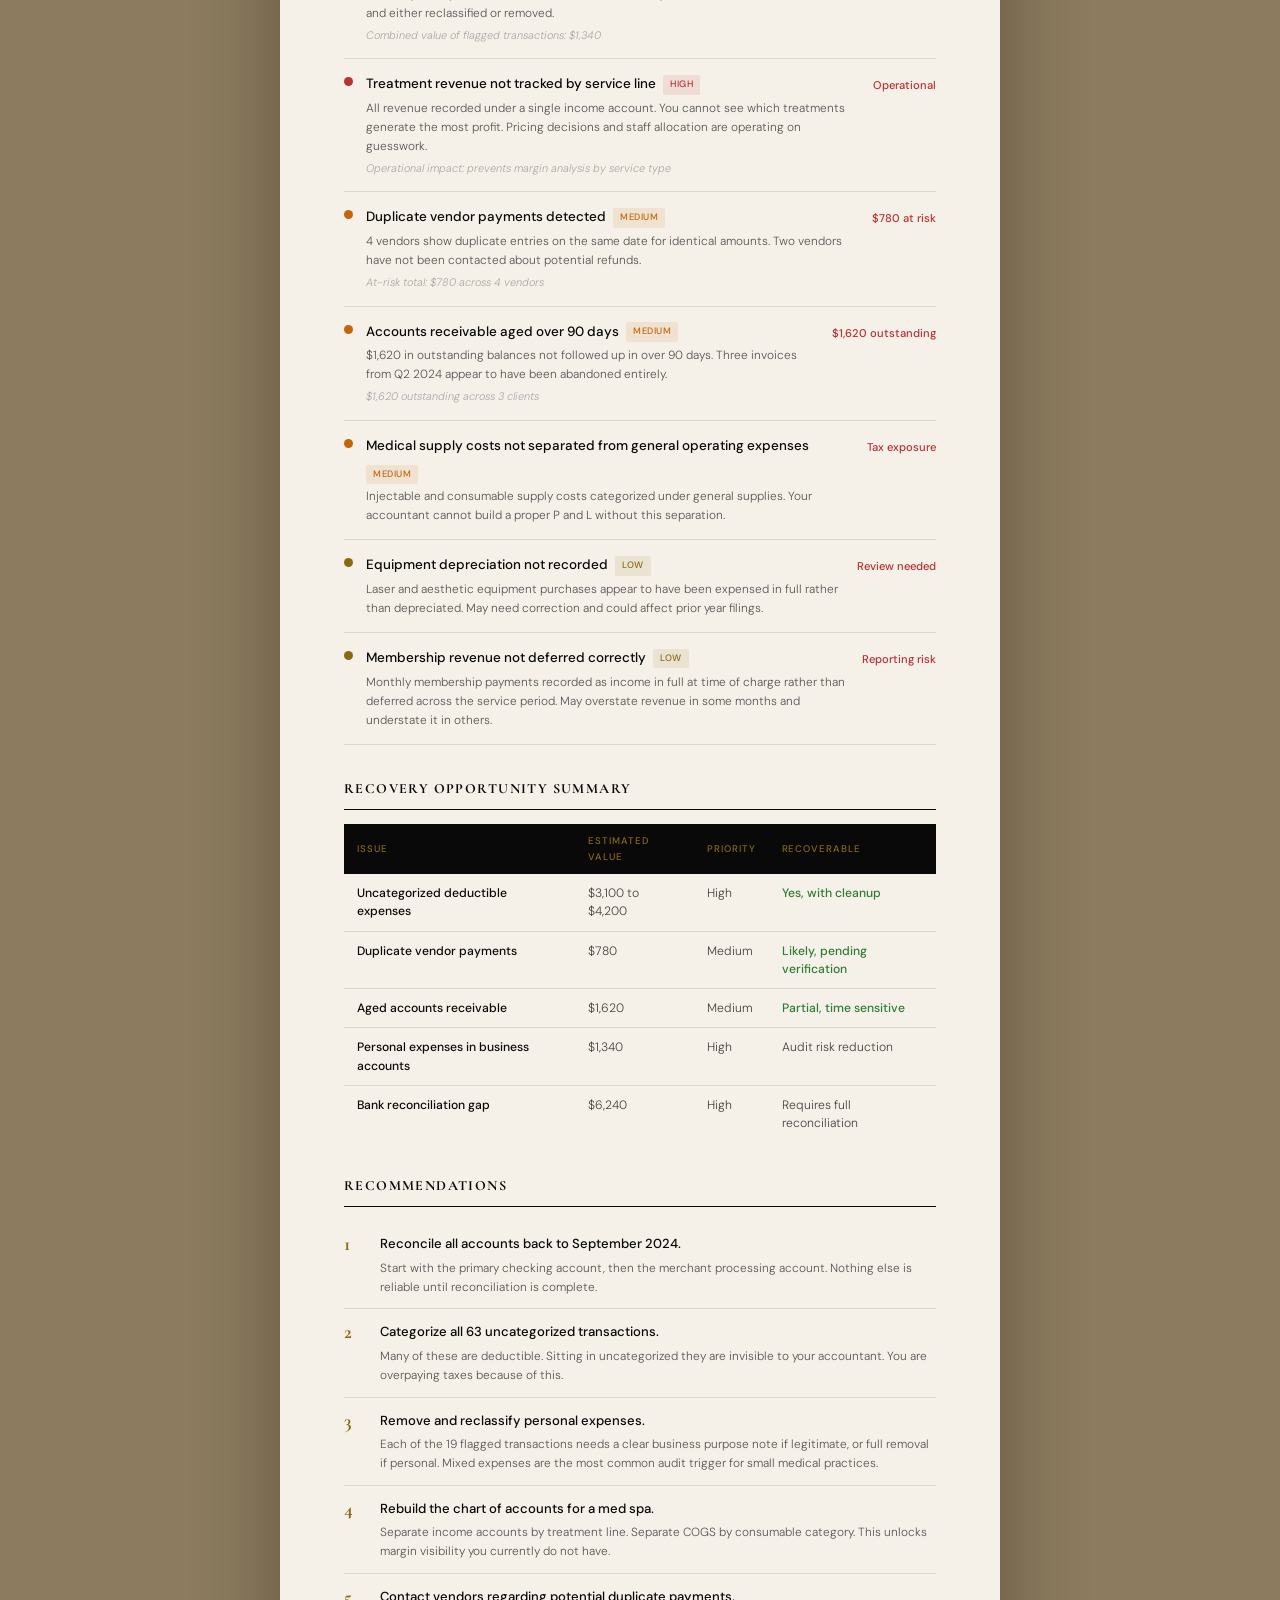
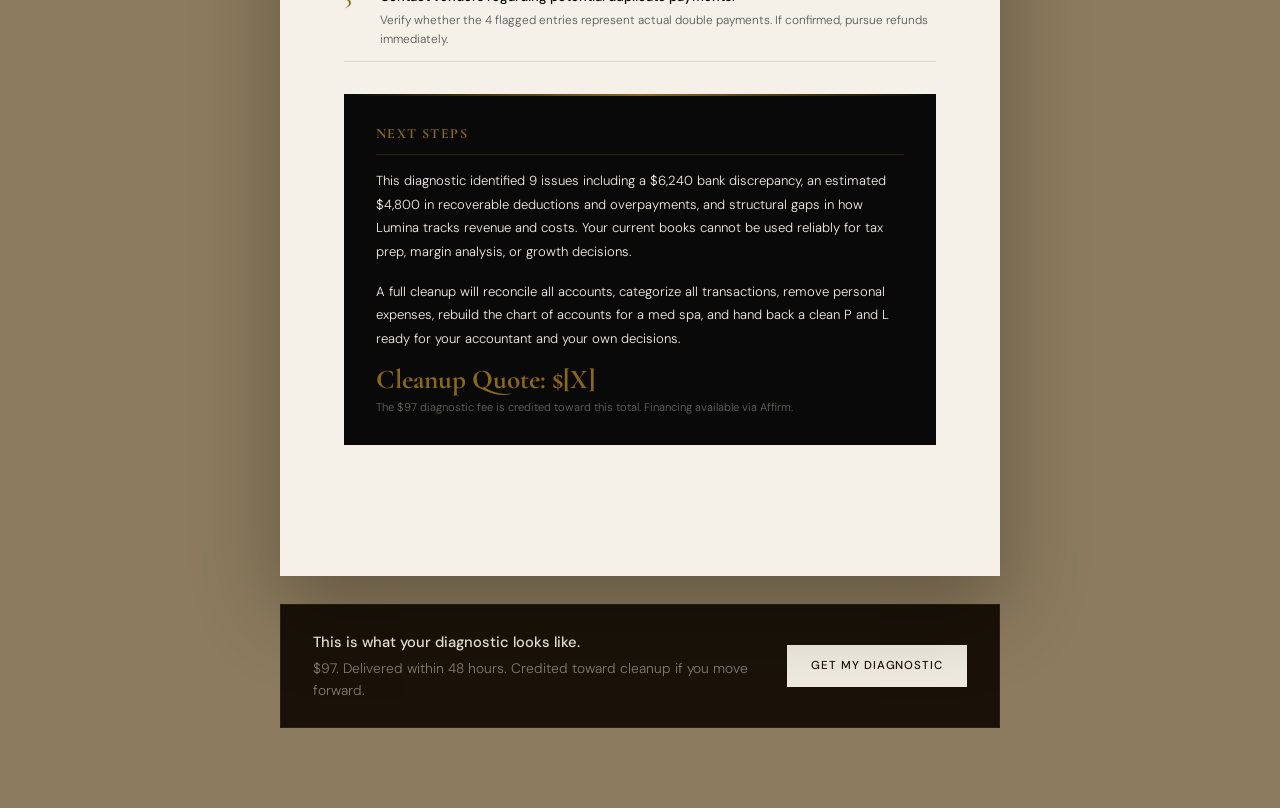
==== commit 8dabedc2: "sdfsewd" ====
--- a/pages/demo.html
+++ b/pages/demo.html
@@ -716,8 +716,8 @@
     <div class="intro-strip">
       <div class="intro-strip__left">
         <span class="intro-strip__label">Sample Deliverable</span>
-        <h1 class="intro-strip__title">This is what your diagnostic looks like.</h1>
-        <p class="intro-strip__sub">
+        <h1 class="intro-strip__title reveal">This is what your diagnostic looks like.</h1>
+        <p class="intro-strip__sub reveal">
           Every client receives a report like this within 48 hours.
           Findings are specific, sourced, and plain-English.
           No vague suggestions. No upsell pressure.
@@ -796,37 +796,37 @@
         <div class="r-section-header">Books Health Score</div>
         <div class="score-row">
           <span class="score-label">Reconciliation</span>
-          <div class="score-bar-wrap"><div class="score-bar-fill low" style="width:18%"></div></div>
+          <div class="score-bar-wrap"><div class="score-bar-fill low" data-width="<div class="score-bar-fill low" data-width="18%""></div></div>
           <span class="score-val">18%</span>
         </div>
         <div class="score-row">
           <span class="score-label">Transaction Categorization</span>
-          <div class="score-bar-wrap"><div class="score-bar-fill low" style="width:34%"></div></div>
+          <div class="score-bar-wrap"><div class="score-bar-fill low" data-width="<div class="score-bar-fill low" data-width="34%""></div></div>
           <span class="score-val">34%</span>
         </div>
         <div class="score-row">
           <span class="score-label">Accounts Receivable</span>
-          <div class="score-bar-wrap"><div class="score-bar-fill mid" style="width:52%"></div></div>
+          <div class="score-bar-wrap"><div class="score-bar-fill mid" data-width="<div class="score-bar-fill mid" data-width="52%""></div></div>
           <span class="score-val">52%</span>
         </div>
         <div class="score-row">
           <span class="score-label">Expense Separation</span>
-          <div class="score-bar-wrap"><div class="score-bar-fill low" style="width:28%"></div></div>
+          <div class="score-bar-wrap"><div class="score-bar-fill low" data-width="<div class="score-bar-fill low" data-width="28%""></div></div>
           <span class="score-val">28%</span>
         </div>
         <div class="score-row">
           <span class="score-label">Chart of Accounts Setup</span>
-          <div class="score-bar-wrap"><div class="score-bar-fill mid" style="width:45%"></div></div>
+          <div class="score-bar-wrap"><div class="score-bar-fill mid" data-width="<div class="score-bar-fill mid" data-width="45%""></div></div>
           <span class="score-val">45%</span>
         </div>
         <div class="score-row">
           <span class="score-label">Vendor Payment Accuracy</span>
-          <div class="score-bar-wrap"><div class="score-bar-fill high" style="width:78%"></div></div>
+          <div class="score-bar-wrap"><div class="score-bar-fill high" data-width="<div class="score-bar-fill high" data-width="78%""></div></div>
           <span class="score-val">78%</span>
         </div>
       </div>
 
-      <div class="findings">
+      <div class="findings stagger-children">
         <div class="r-section-header">Findings</div>
 
         <div class="finding-item">
@@ -1023,7 +1023,7 @@
         </table>
       </div>
 
-      <div class="recommendations">
+      <div class="recommendations stagger-children">
         <div class="r-section-header">Recommendations</div>
 
         <div class="rec-item">
@@ -1112,7 +1112,7 @@
 
 
     <!-- CTA STRIP -->
-    <div class="demo-cta">
+    <div class="demo-cta reveal">
       <div class="demo-cta__text">
         <strong>This is what your diagnostic looks like.</strong>
         $97. Delivered within 48 hours. Credited toward cleanup if you move forward.
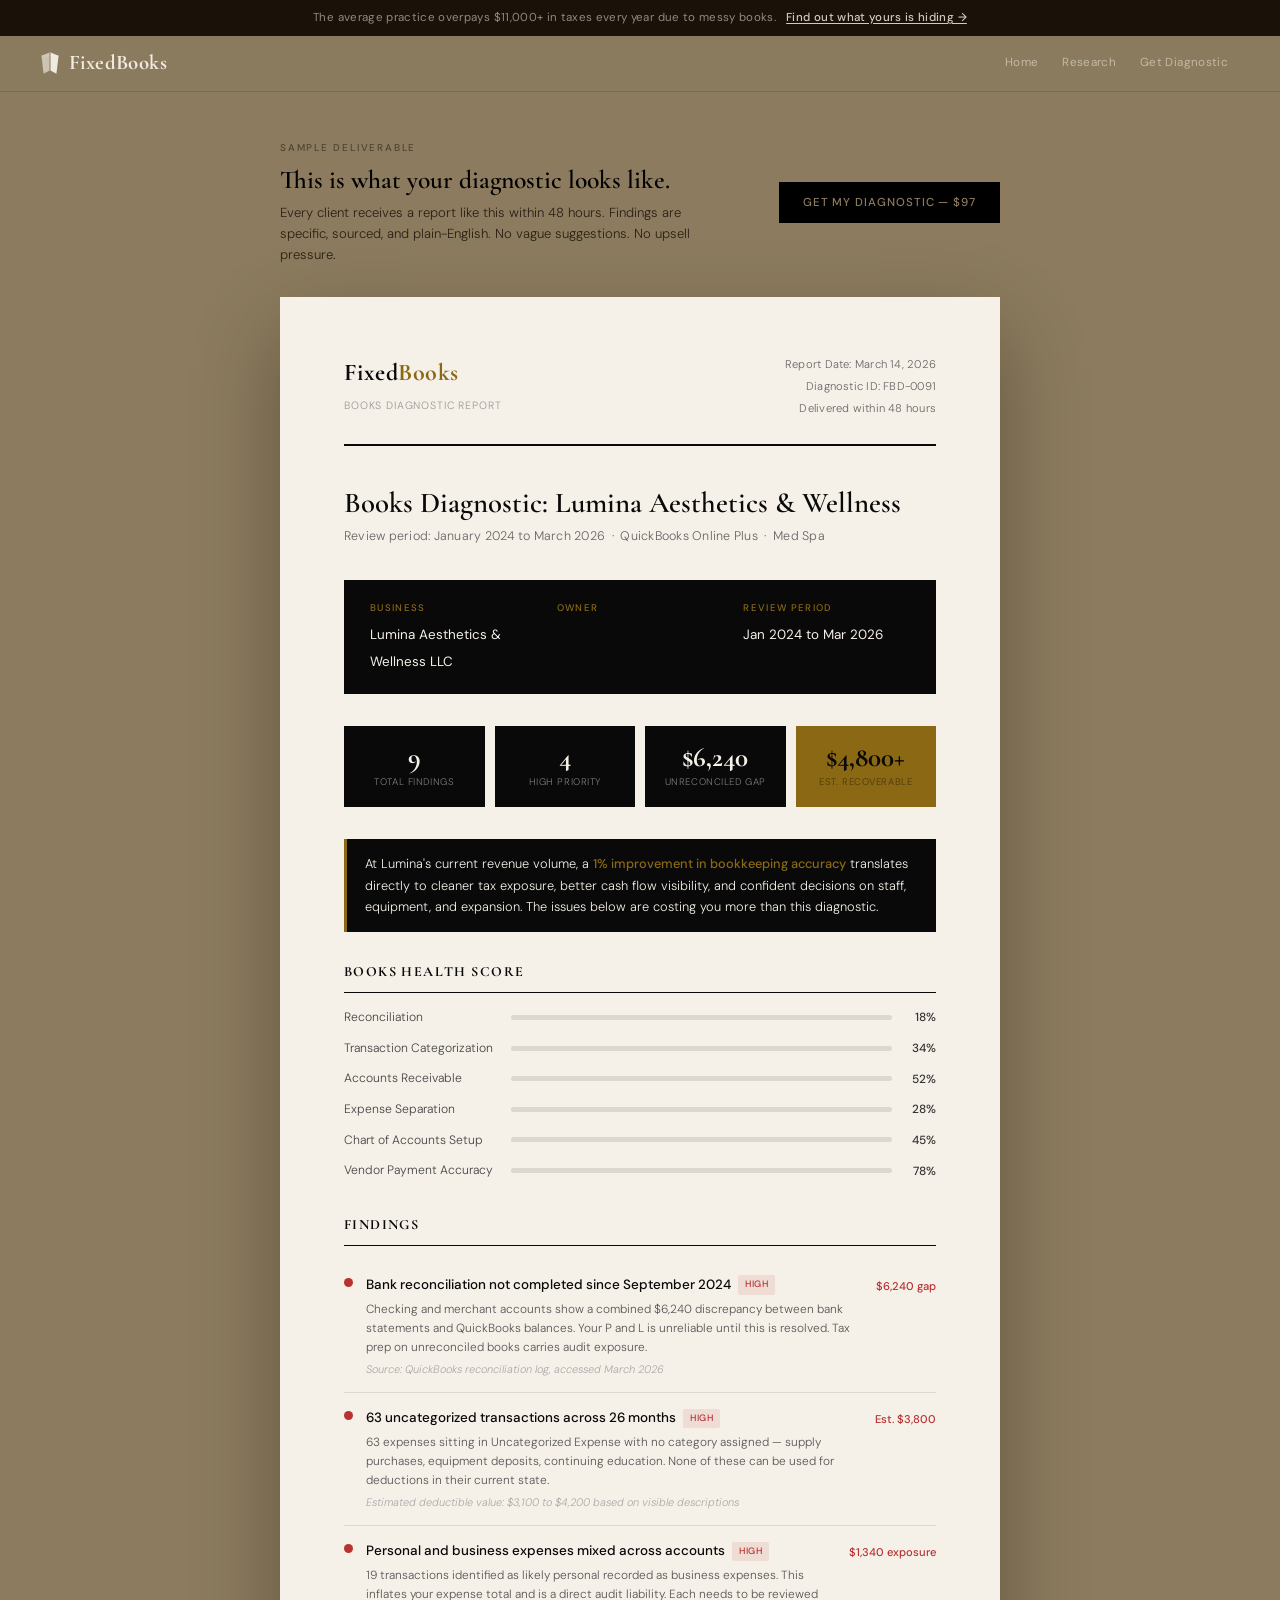
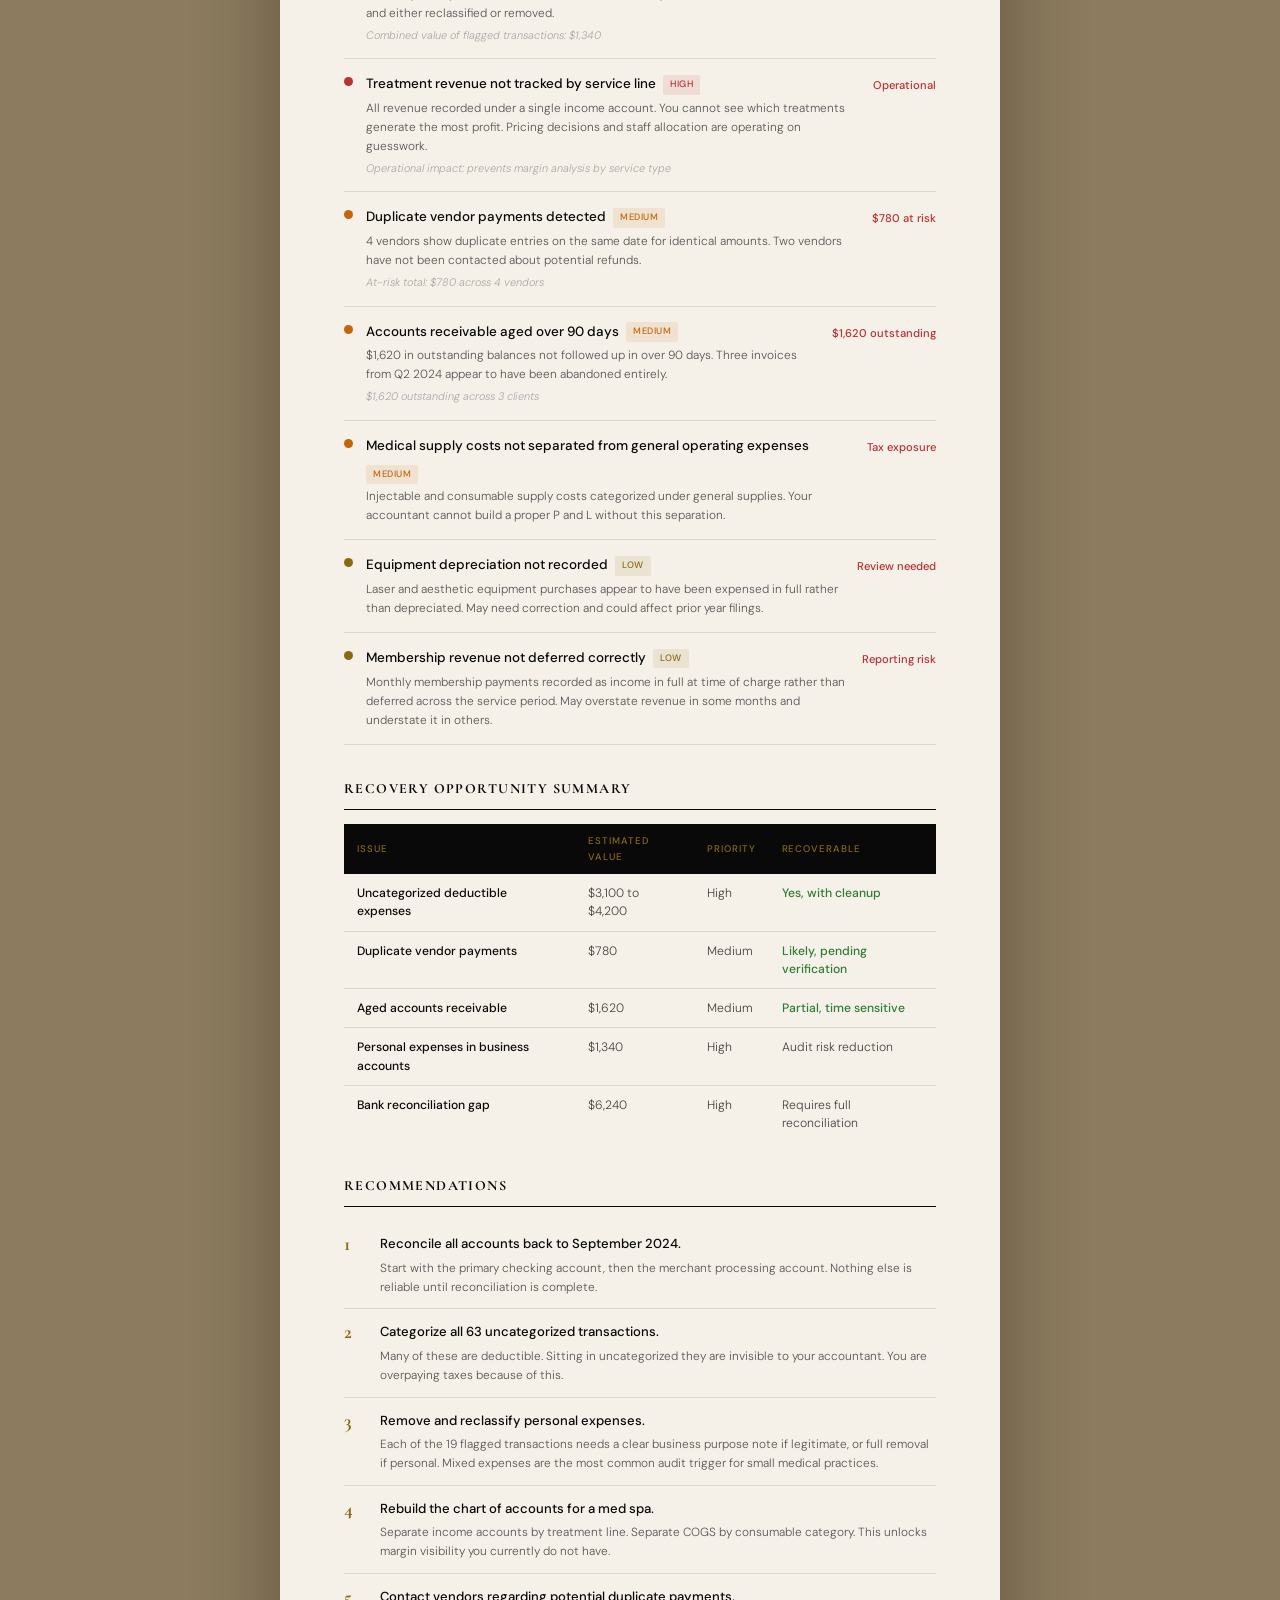
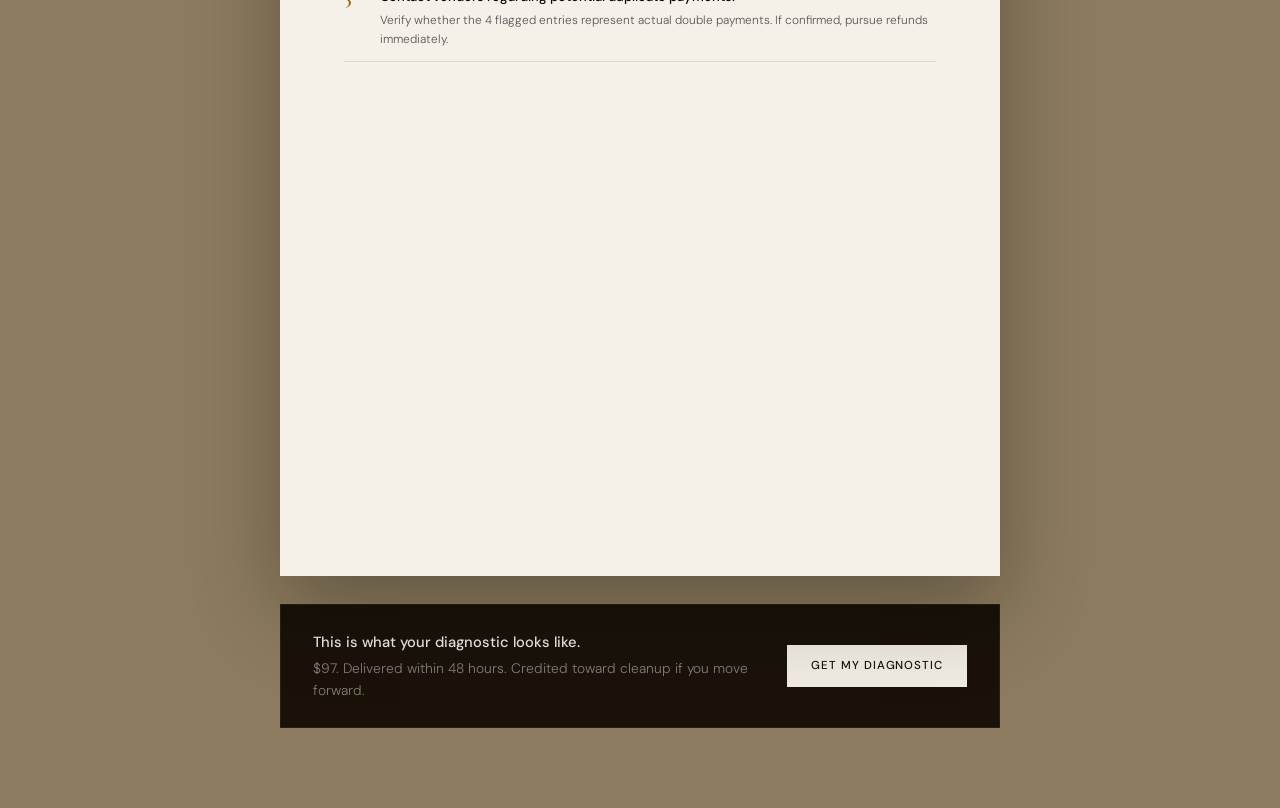
==== commit 558b47ac: "ccsdsd" ====
--- a/pages/demo.html
+++ b/pages/demo.html
@@ -157,7 +157,7 @@
       gap: 24px;
     }
 
-    .intro-strip__left {}
+    
 
     .intro-strip__label {
       font-size: 0.62rem;
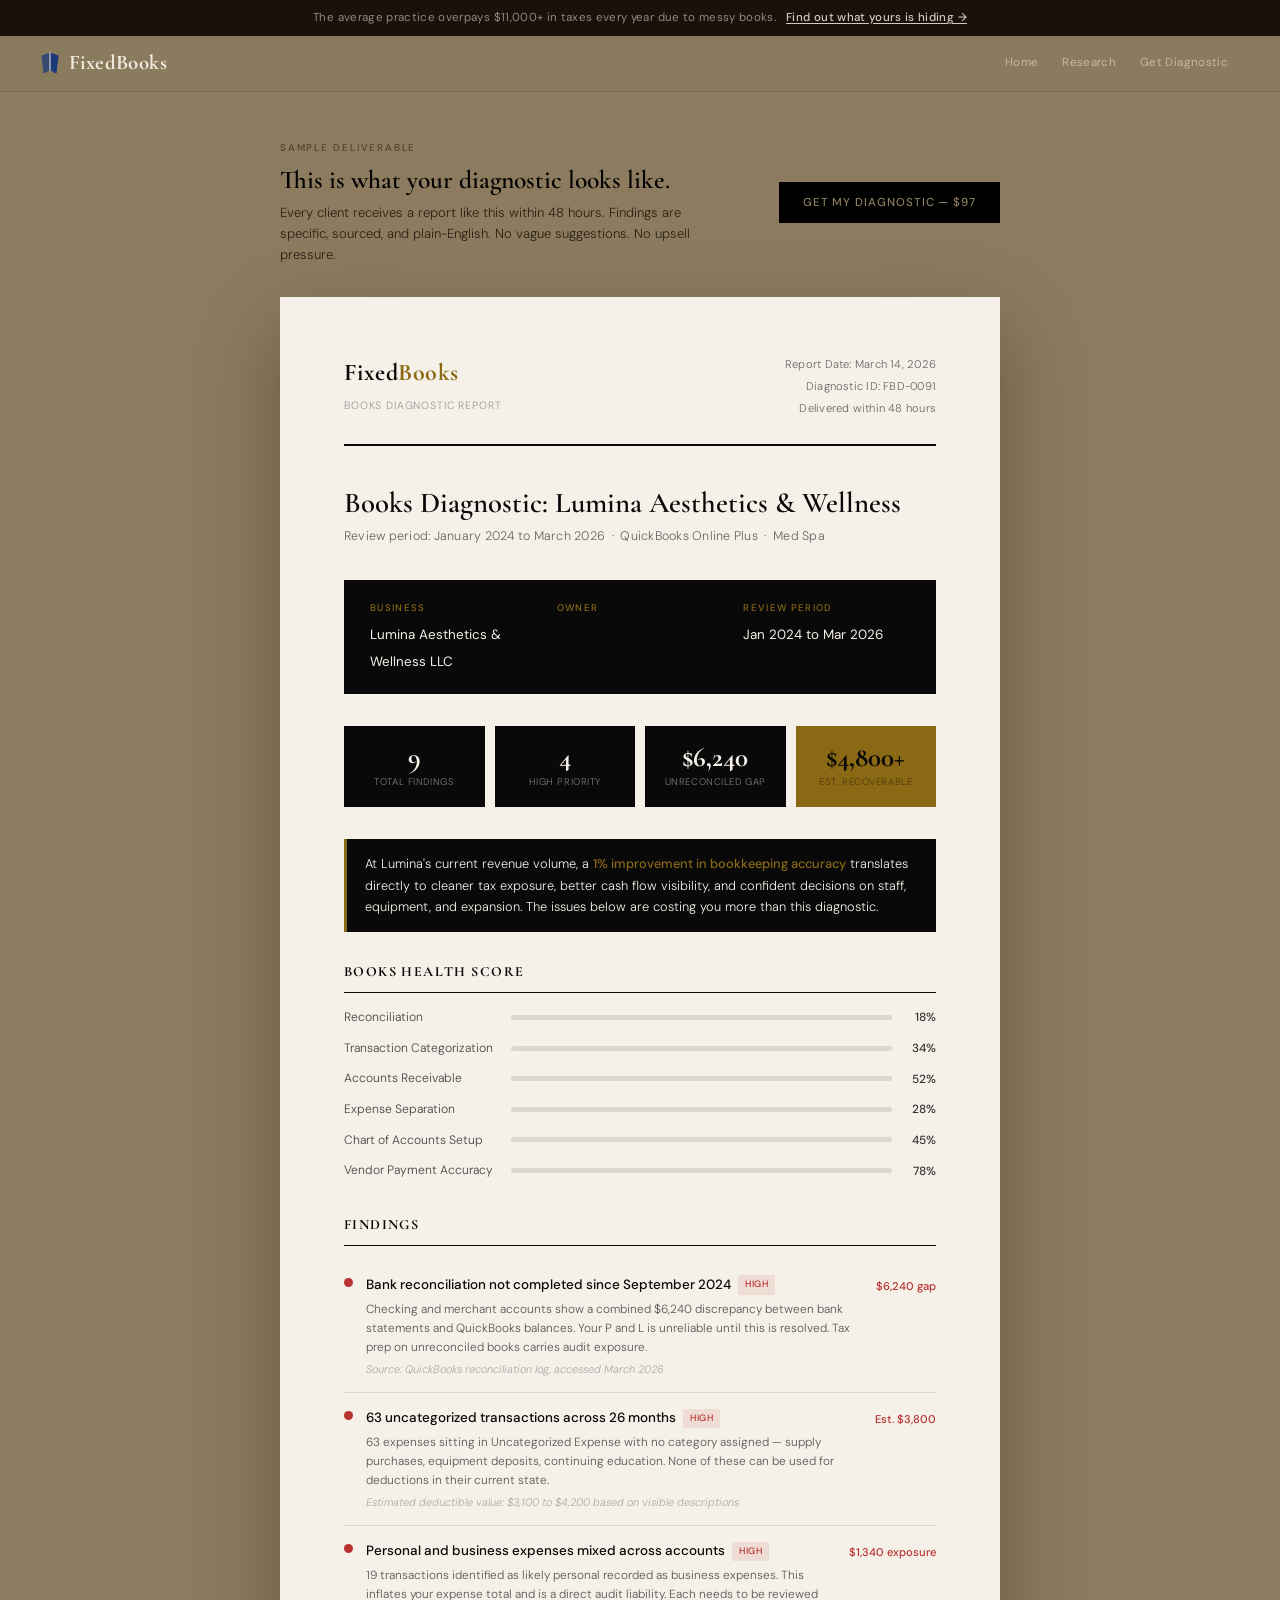
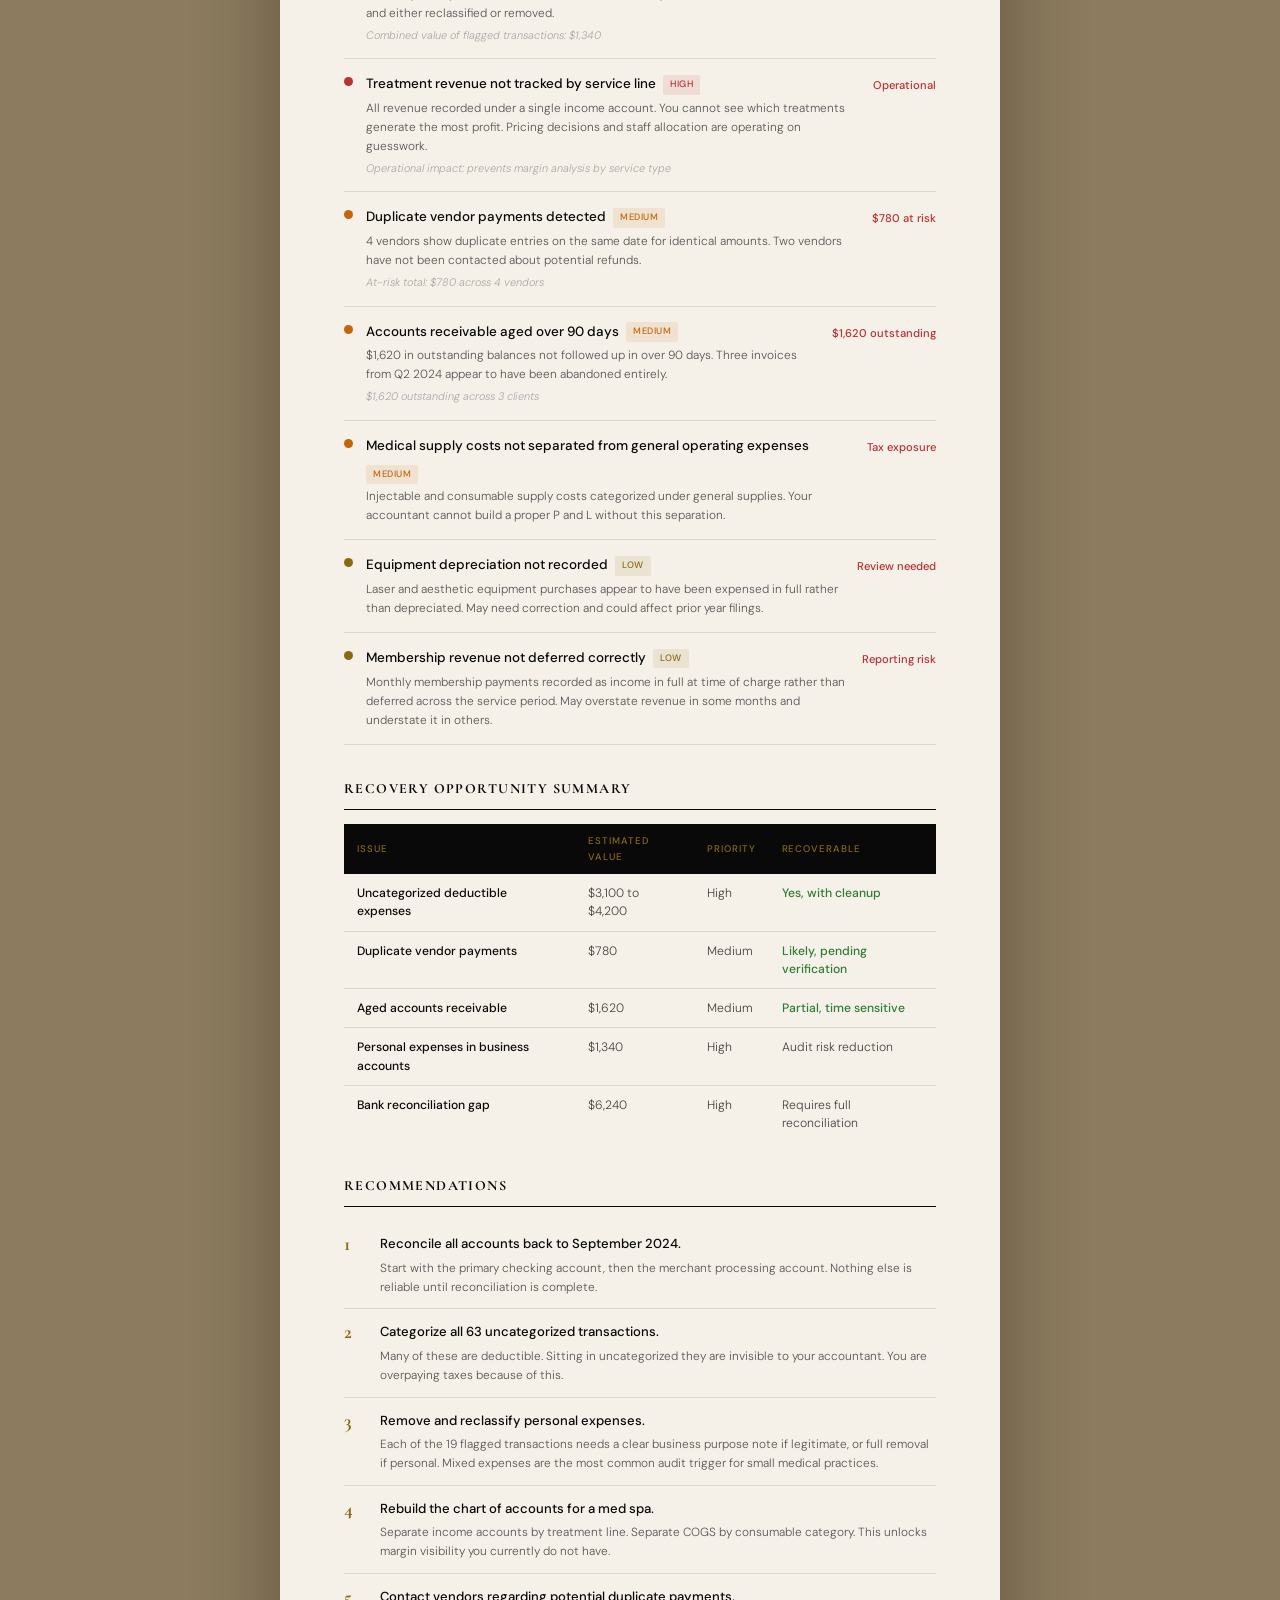
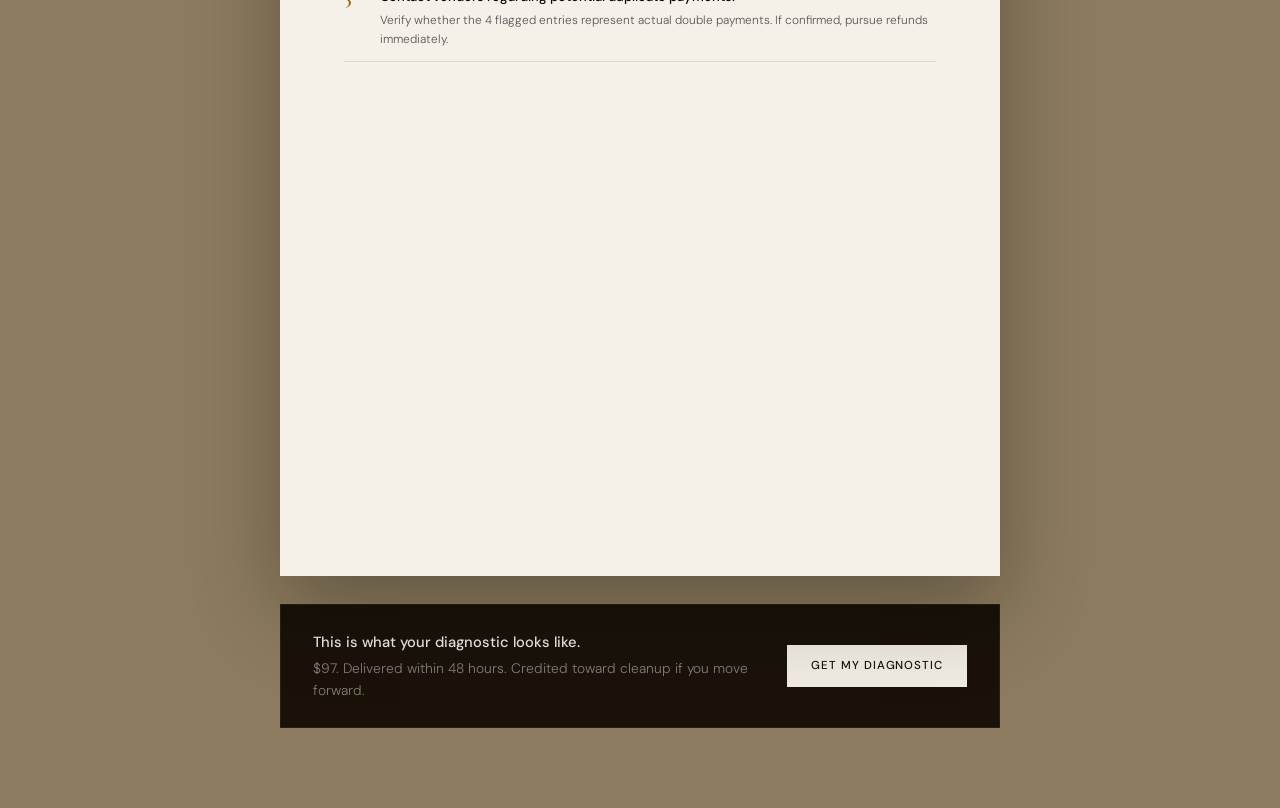
==== commit f502f547: "dffw" ====
--- a/pages/demo.html
+++ b/pages/demo.html
@@ -691,11 +691,11 @@
     <nav id="nav">
       <a href="../index.html" class="nav__logo">
         <svg width="20" height="26" viewBox="0 0 28 34" fill="none" xmlns="http://www.w3.org/2000/svg">
-          <path d="M14 2 L2 7 L5 32 L14 27 Z" fill="#F0EBE0" opacity="0.65"/>
-          <path d="M14 2 L26 7 L23 32 L14 27 Z" fill="#F0EBE0"/>
-          <line x1="14" y1="2" x2="14" y2="27" stroke="#8C7B5E" stroke-width="1.4" stroke-linecap="round"/>
-          <line x1="2" y1="7" x2="26" y2="7" stroke="#F0EBE0" stroke-width="0.8" stroke-linecap="round" opacity="0.4"/>
-        </svg>
+  <path d="M14 2 L2 7 L5 32 L14 27 Z" fill="#1B3A7A" opacity="0.75"/>
+  <path d="M14 2 L26 7 L23 32 L14 27 Z" fill="#1B3A7A"/>
+  <line x1="14" y1="2" x2="14" y2="27" stroke="#F0EBE0" stroke-width="1.4" stroke-linecap="round"/>
+  <line x1="2" y1="7" x2="26" y2="7" stroke="#1B3A7A" stroke-width="0.8" stroke-linecap="round" opacity="0.4"/>
+</svg>
         <span class="nav__wordmark">FixedBooks</span>
       </a>
 
